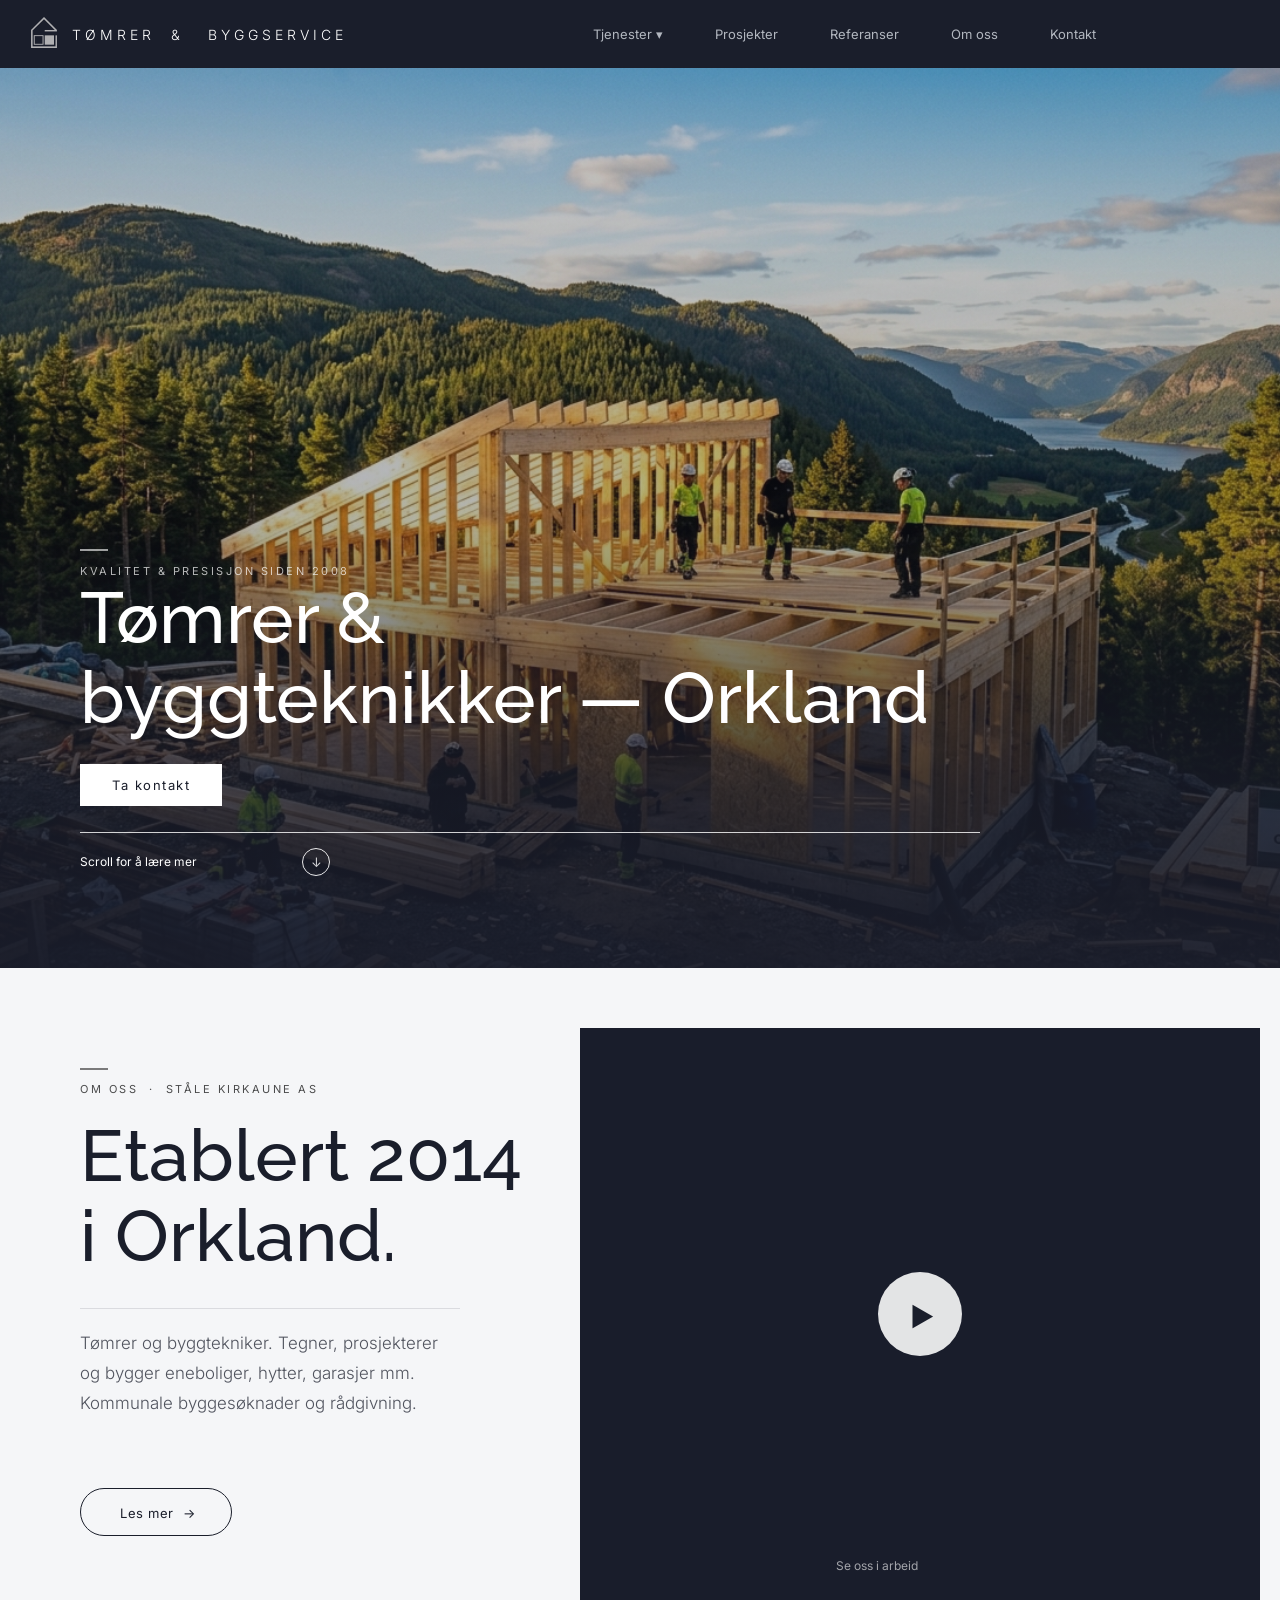
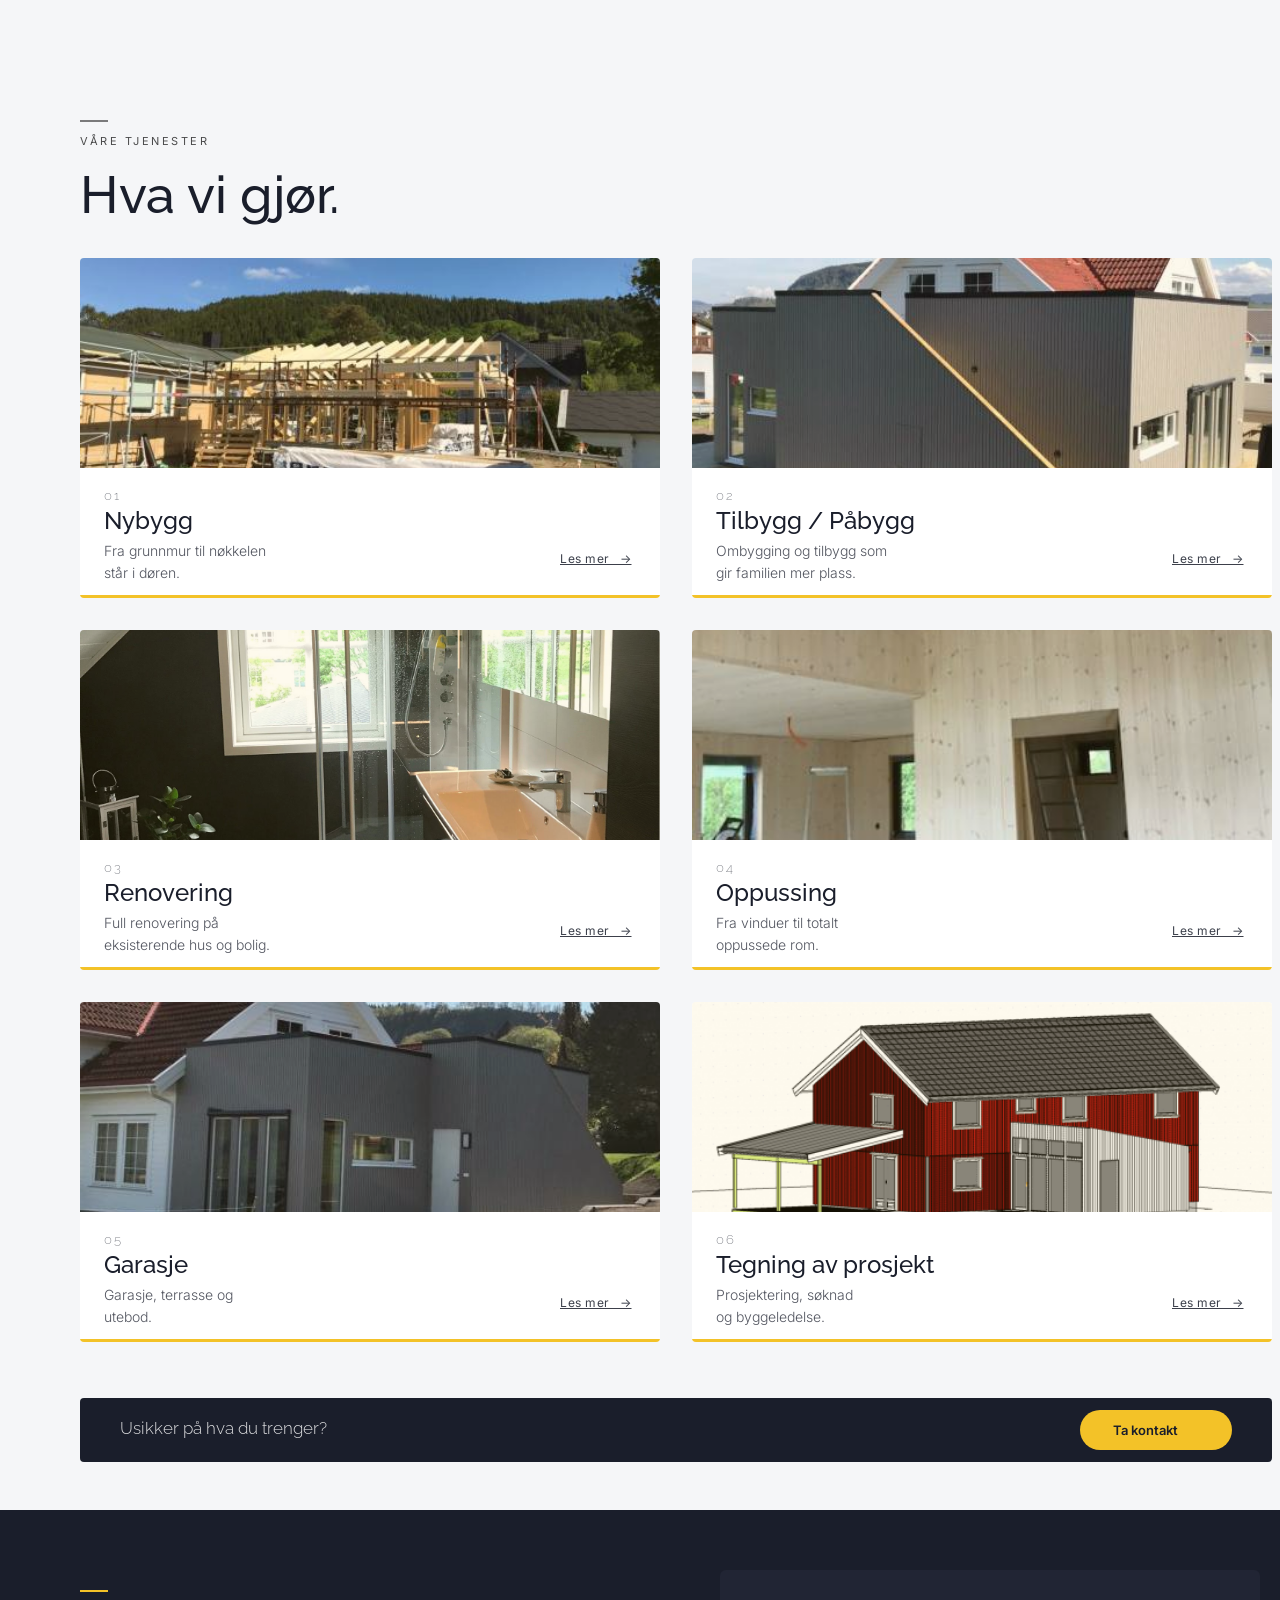
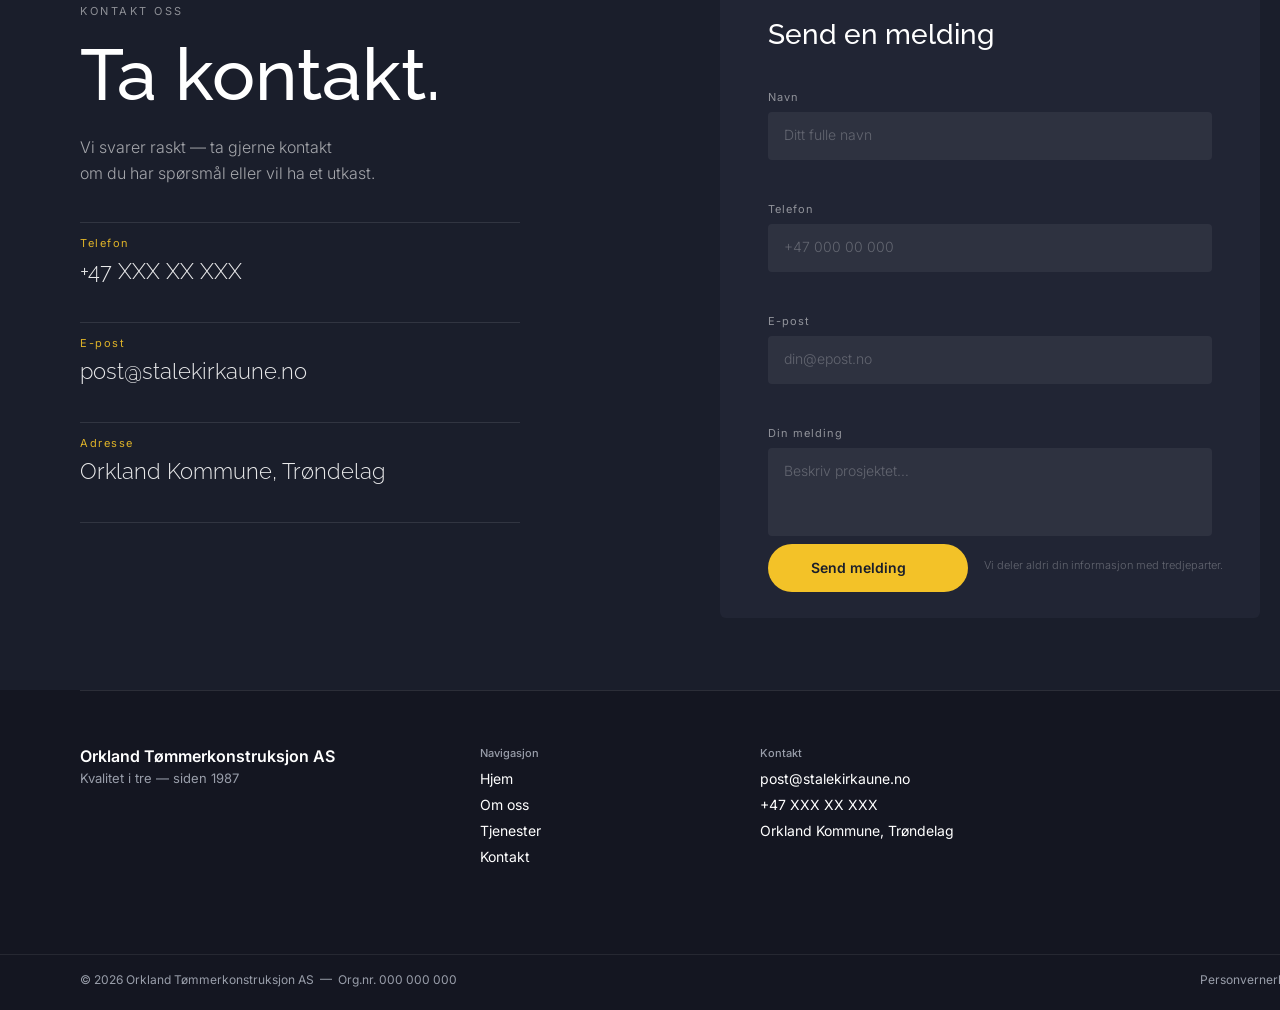
==== index.html @ 5538c63a "Initial commit — Ståle Kirkaune AS nettside" ====
<!DOCTYPE html>
<html lang="no">
  <head>
    <meta name="viewport" content="width=device-width, initial-scale=1" />
    <meta charset="utf-8" />
    <title>Ståle Kirkaune — Tømrer & Byggteknikker</title>
    <link rel="stylesheet" href="globals.css" />
    <link rel="stylesheet" href="styleguide.css" />
    <link rel="stylesheet" href="navbar.css" />
    <link rel="stylesheet" href="style.css" />
  </head>
  <body>
    <div id="navbar-inject"></div>

    <div class="construction-hero">

      <!-- Right column -->
      <div class="right-column">
        <div class="rectangle"></div>
        <div class="ORKLAND-t">ORKLAND&nbsp;&nbsp;·&nbsp;&nbsp;TØMMERKONSTRUKSJON</div>
      </div>

      <!-- Photo frame / hero content -->
      <div class="photo-frame">
        <img class="PHOTO-BG" src="img/PHOTO-BG.png" />
        <div class="dark-overlay"></div>
        <div class="rectangle-2"></div>
        <p class="KVALITET-PRESISJON">KVALITET &amp; PRESISJON SIDEN 2008</p>
        <div class="t-mrer-byggteknikker">Tømrer &amp;<br />byggteknikker — Orkland</div>
        <a href="kontakt-oss.html" class="hero-cta">Ta kontakt</a>
        <p class="p">Scroll for å lære mer</p>
        <div class="rectangle-3"></div>
        <div class="ellipse-2">↓</div>
      </div>

    </div>

    <!-- Om Oss Seksjon -->
    <div class="om-oss-seksjon">

      <!-- Right column -->
      <div class="right-column">
        <div class="OM-OSS-ETABLERT">OM&nbsp;&nbsp;OSS&nbsp;&nbsp;·&nbsp;&nbsp;ETABLERT&nbsp;&nbsp;2014</div>
      </div>

      <!-- Video -->
      <div class="video-container">
        <video class="VIDEO-THUMB" autoplay muted loop playsinline>
          <source src="img/video.mov" type="video/mp4" />
        </video>
        <div class="rectangle"></div>
        <div class="ellipse"></div>
        <div class="text-wrapper">▶</div>
        <div class="div">Se oss i arbeid</div>
      </div>

      <!-- Left content -->
      <div class="rectangle-2"></div>
      <div class="OM-OSS-ST-LE">OM OSS&nbsp;&nbsp;·&nbsp;&nbsp;STÅLE KIRKAUNE AS</div>
      <div class="etablert-i">Etablert 2014<br />i Orkland.</div>
      <div class="rectangle-3"></div>
      <p class="t-mrer-og">
        Tømrer og byggtekniker. Tegner, prosjekterer<br />og bygger eneboliger, hytter, garasjer mm.<br />Kommunale byggesøknader og rådgivning.
      </p>
      <div class="les-mer"><div class="les-mer-2">Les mer&nbsp;&nbsp;→</div></div>

    </div>

    <!-- Tjenester Seksjon -->
    <div class="tjenester-seksjon">

      <!-- Right column -->
      <div class="frame">
        <div class="TJENESTER-ST-LE">TJENESTER&nbsp;&nbsp;·&nbsp;&nbsp;STÅLE KIRKAUNE AS</div>
      </div>

      <div class="rectangle"></div>
      <div class="text-wrapper">VÅRE TJENESTER</div>
      <div class="div">Hva vi gjør.</div>

      <!-- 01 Nybygg -->
      <div class="card-nybygg">
        <img class="card-bilde" src="img/hytte-hero.jpg" alt="Nybygg" />
        <div class="rectangle-2"></div>
        <div class="text-wrapper-2">01</div>
        <div class="text-wrapper-3">Nybygg</div>
        <p class="text-wrapper-4">Fra grunnmur til nøkkelen<br />står i døren.</p>
        <a href="nybygg.html" class="les-mer">Les mer&nbsp;&nbsp;&nbsp;→</a>
        <div class="rectangle-3"></div>
      </div>

      <!-- 02 Tilbygg / Påbygg -->
      <div class="card-tilbygg-pbygg">
        <img class="card-bilde" src="img/buvika.jpg" alt="Tilbygg / Påbygg" />
        <div class="rectangle-2"></div>
        <div class="text-wrapper-2">02</div>
        <div class="text-wrapper-3">Tilbygg / Påbygg</div>
        <p class="text-wrapper-4">Ombygging og tilbygg som<br />gir familien mer plass.</p>
        <a href="tilbygg-pabygg.html" class="les-mer">Les mer&nbsp;&nbsp;&nbsp;→</a>
        <div class="rectangle-3"></div>
      </div>

      <!-- 03 Renovering -->
      <div class="card-renovering">
        <img class="card-bilde" src="img/reno.jpg" alt="Renovering" />
        <div class="rectangle-2"></div>
        <div class="text-wrapper-2">03</div>
        <div class="text-wrapper-3">Renovering</div>
        <p class="text-wrapper-4">Full renovering på<br />eksisterende hus og bolig.</p>
        <a href="renovering.html" class="les-mer">Les mer&nbsp;&nbsp;&nbsp;→</a>
        <div class="rectangle-3"></div>
      </div>

      <!-- 04 Oppussing -->
      <div class="card-oppussing">
        <img class="card-bilde" src="img/hytte3.jpg" alt="Oppussing" />
        <div class="rectangle-2"></div>
        <div class="text-wrapper-2">04</div>
        <div class="text-wrapper-3">Oppussing</div>
        <p class="text-wrapper-4">Fra vinduer til totalt<br />oppussede rom.</p>
        <a href="oppussing.html" class="les-mer">Les mer&nbsp;&nbsp;&nbsp;→</a>
        <div class="rectangle-3"></div>
      </div>

      <!-- 05 Garasje -->
      <div class="card-garasje">
        <img class="card-bilde" src="img/buvika3.jpg" alt="Garasje" />
        <div class="rectangle-2"></div>
        <div class="text-wrapper-2">05</div>
        <div class="text-wrapper-3">Garasje</div>
        <p class="text-wrapper-4">Garasje, terrasse og<br />utebod.</p>
        <a href="garasje.html" class="les-mer">Les mer&nbsp;&nbsp;&nbsp;→</a>
        <div class="rectangle-3"></div>
      </div>

      <!-- 06 Tegning av prosjekt -->
      <div class="card-tegning-av">
        <img class="card-bilde" src="img/tegning-hero.png" alt="Tegning av prosjekt" />
        <div class="rectangle-2"></div>
        <div class="text-wrapper-2">06</div>
        <div class="text-wrapper-3">Tegning av prosjekt</div>
        <p class="text-wrapper-4">Prosjektering, søknad<br />og byggeledelse.</p>
        <a href="tegning-av-prosjekt.html" class="les-mer">Les mer&nbsp;&nbsp;&nbsp;→</a>
        <div class="rectangle-3"></div>
      </div>

      <!-- CTA bar -->
      <div class="frame-2">
        <p class="text-wrapper-5">Usikker på hva du trenger?</p>
        <div class="ta-kontakt-wrapper"><div class="ta-kontakt">Ta kontakt</div></div>
      </div>

    </div>

    <!-- Kontakt Seksjon -->
    <div class="kontakt-seksjon">

      <!-- Right column -->
      <div class="frame">
        <div class="KONTAKT-ST-LE">KONTAKT&nbsp;&nbsp;·&nbsp;&nbsp;STÅLE KIRKAUNE AS</div>
      </div>

      <div class="rectangle"></div>
      <div class="text-wrapper">KONTAKT OSS</div>
      <div class="div">Ta kontakt.</div>
      <p class="vi-svarer-raskt-ta">Vi svarer raskt — ta gjerne kontakt<br />om du har spørsmål eller vil ha et utkast.</p>

      <div class="rectangle-2"></div>
      <div class="text-wrapper-2">Telefon</div>
      <div class="text-wrapper-3">+47 XXX XX XXX</div>

      <div class="rectangle-3"></div>
      <div class="text-wrapper-4">E-post</div>
      <div class="text-wrapper-5">post@stalekirkaune.no</div>

      <div class="rectangle-4"></div>
      <div class="text-wrapper-6">Adresse</div>
      <div class="text-wrapper-7">Orkland Kommune, Trøndelag</div>

      <div class="rectangle-5"></div>

      <!-- Contact form -->
      <div class="form-card">
        <div class="text-wrapper-8">Send en melding</div>
        <div class="text-wrapper-9">Navn</div>
        <div class="rectangle-6"></div>
        <div class="text-wrapper-10">Ditt fulle navn</div>
        <div class="text-wrapper-11">Telefon</div>
        <div class="rectangle-7"></div>
        <div class="text-wrapper-12">+47 000 00 000</div>
        <div class="text-wrapper-13">E-post</div>
        <div class="rectangle-8"></div>
        <div class="text-wrapper-14">din@epost.no</div>
        <div class="text-wrapper-15">Din melding</div>
        <div class="rectangle-9"></div>
        <div class="text-wrapper-16">Beskriv prosjektet…</div>
        <div class="send-melding-wrapper"><div class="send-melding">Send melding</div></div>
        <p class="p">Vi deler aldri din informasjon med tredjeparter.</p>
      </div>

    </div>

    <!-- Footer -->
    <div class="footer-brevan-style">
      <div class="separator"></div>
      <div class="text-wrapper">Orkland Tømmerkonstruksjon AS</div>
      <p class="div">Kvalitet i tre — siden 1987</p>
      <div class="text-wrapper-2">Navigasjon</div>
      <div class="text-wrapper-3">Hjem</div>
      <div class="text-wrapper-4">Om oss</div>
      <div class="text-wrapper-5">Tjenester</div>
      <div class="text-wrapper-6">Kontakt</div>
      <div class="text-wrapper-7">Kontakt</div>
      <div class="text-wrapper-8">post@stalekirkaune.no</div>
      <div class="text-wrapper-9">+47 XXX XX XXX</div>
      <div class="text-wrapper-10">Orkland Kommune, Trøndelag</div>
      <div class="bottom-separator"></div>
      <p class="element-orkland-t">© 2026 Orkland Tømmerkonstruksjon AS&nbsp;&nbsp;—&nbsp;&nbsp;Org.nr. 000 000 000</p>
      <div class="text-wrapper-11">Personvernerklæring</div>
    </div>

  <script src="navbar.js"></script>
  </body>
</html>
---- globals.css ----
*, *::before, *::after {
  box-sizing: border-box;
}

* {
  margin: 0;
  padding: 0;
}

body {
  background-color: #dfe1e7;
}
---- styleguide.css ----
@import url('https://fonts.googleapis.com/css2?family=Inter:wght@300;400;500;600&family=Raleway:wght@500;600&display=swap');

.inter-light   { font-family: "Inter", Helvetica; font-weight: 300; }
.inter-regular { font-family: "Inter", Helvetica; font-weight: 400; }
.inter-medium  { font-family: "Inter", Helvetica; font-weight: 500; }
.raleway-medium { font-family: "Raleway", Helvetica; font-weight: 500; }
---- navbar.css ----
/* ============================================================
   NAVBAR — felles for alle sider
   ============================================================ */

.navbar-page {
  width: 100%;
  position: sticky;
  top: 0;
  z-index: 100;
}

.navbar-page .navbar {
  width: 100%;
  height: 68px;
  display: flex;
  align-items: center;
  background-color: #1a1e2b;
}

.navbar-page .image {
  margin-left: 31px;
  width: 26px;
  height: 31px;
  object-fit: cover;
  flex-shrink: 0;
}

.navbar-page .t-MRER-BYGGSERVICE {
  margin-left: 15px;
  font-family: "Inter", Helvetica;
  font-weight: 300;
  color: #ffffff;
  font-size: 14px;
  letter-spacing: 4px;
  white-space: nowrap;
  flex-shrink: 0;
}

.navbar-page .nav-link {
  margin-left: 52px;
  font-family: "Inter", Helvetica;
  font-weight: 400;
  color: #b2b7bf;
  font-size: 13px;
  text-decoration: none;
  white-space: nowrap;
  transition: color 0.2s;
}

.navbar-page .nav-link:hover,
.navbar-page .nav-link.active { color: #ffffff; }

.navbar-page .nav-dropdown {
  position: relative;
  display: flex;
  align-items: center;
  align-self: stretch;
  margin-left: 246px;
  flex-shrink: 0;
}

.navbar-page .nav-dropdown > .nav-link { margin-left: 0; }
.navbar-page .nav-dropdown + .nav-link { margin-left: 52px; }

.navbar-page .dropdown-menu {
  display: none;
  position: absolute;
  top: 100%;
  left: 0;
  min-width: 220px;
  background-color: #1a1e2b;
  border-top: 2px solid #f3c228;
  z-index: 300;
  box-shadow: 0 8px 24px rgba(0,0,0,0.3);
}

.navbar-page .dropdown-menu a {
  display: block;
  padding: 13px 20px;
  font-family: "Inter", Helvetica;
  font-weight: 400;
  color: #b2b7bf;
  font-size: 13px;
  text-decoration: none;
  border-bottom: 1px solid #ffffff0f;
  transition: color 0.15s, background 0.15s;
}

.navbar-page .dropdown-menu a:last-child { border-bottom: none; }
.navbar-page .dropdown-menu a:hover { color: #ffffff; background-color: #212534; }
.navbar-page .dropdown-menu a.current { color: #f3c228; }
.navbar-page .nav-dropdown:hover .dropdown-menu { display: block; }

.navbar-page .ellipse {
  margin-left: auto;
  margin-right: 31px;
  width: 32px;
  height: 32px;
  border-radius: 16px;
  border: 1px solid #b2b7bf;
  flex-shrink: 0;
}
---- style.css ----
/* ============================================================
   CONSTRUCTION HERO — navbar.js injected nav
   ============================================================ */

/* ============================================================
   OM OSS SEKSJON
   ============================================================ */

.om-oss-seksjon {
  background-color: #f5f6f8;
  width: 100%;
  min-width: 1440px;
  min-height: 680px;
  position: relative;
}

.om-oss-seksjon .right-column {
  position: absolute;
  top: 0;
  left: 1300px;
  width: 140px;
  height: 680px;
  display: flex;
  background-color: #1a1e2b;
  overflow: hidden;
}

.om-oss-seksjon .OM-OSS-ETABLERT {
  position: absolute;
  bottom: 100px;
  left: 50%;
  width: 210px;
  height: 12px;
  transform: translateX(-50%) rotate(90deg);
  transform-origin: center center;
  font-family: "Inter", Helvetica;
  font-weight: 400;
  color: #b2b7bf;
  font-size: 10px;
  letter-spacing: 3px;
  line-height: normal;
  white-space: nowrap;
}

.om-oss-seksjon .video-container {
  position: absolute;
  top: 60px;
  left: 580px;
  width: 680px;
  height: 572px;
  background-color: #1a1e2b;
  overflow: hidden;
}

.om-oss-seksjon .VIDEO-THUMB {
  position: absolute;
  top: 0;
  left: 0;
  width: 680px;
  height: 572px;
  object-fit: cover;
}

.om-oss-seksjon .rectangle {
  position: absolute;
  top: 0;
  left: 0;
  width: 680px;
  height: 572px;
  background-color: #1a1e2b38;
}

.om-oss-seksjon .ellipse {
  position: absolute;
  top: 244px;
  left: 298px;
  width: 84px;
  height: 84px;
  background-color: #ffffffe0;
  border-radius: 42px;
}

.om-oss-seksjon .text-wrapper {
  position: absolute;
  top: 273px;
  left: 330px;
  font-family: "Inter", Helvetica;
  font-weight: 700;
  color: #1a1e2b;
  font-size: 26px;
  letter-spacing: 0;
  line-height: normal;
  white-space: nowrap;
}

.om-oss-seksjon .div {
  position: absolute;
  top: 530px;
  left: 256px;
  font-family: "Inter", Helvetica;
  font-weight: 400;
  color: #ffffff99;
  font-size: 12px;
  letter-spacing: 0;
  line-height: normal;
}

.om-oss-seksjon .rectangle-2 {
  top: 100px;
  width: 28px;
  height: 2px;
  background-color: #00000080;
  position: absolute;
  left: 80px;
}

.om-oss-seksjon .OM-OSS-ST-LE {
  position: absolute;
  top: 114px;
  left: 80px;
  font-family: "Inter", Helvetica;
  font-weight: 400;
  color: #000000b2;
  font-size: 11px;
  letter-spacing: 2.5px;
  line-height: normal;
  white-space: nowrap;
}

.om-oss-seksjon .etablert-i {
  position: absolute;
  top: 148px;
  left: 80px;
  font-family: "Raleway", Helvetica;
  font-weight: 500;
  color: #1a1e2b;
  font-size: 72px;
  letter-spacing: 0;
  line-height: 80px;
}

.om-oss-seksjon .rectangle-3 {
  top: 340px;
  width: 380px;
  height: 1px;
  background-color: #1a1e2b1f;
  position: absolute;
  left: 80px;
}

.om-oss-seksjon .t-mrer-og {
  position: absolute;
  top: 360px;
  left: 80px;
  font-family: "Inter", Helvetica;
  font-weight: 300;
  color: #1a1e2bbf;
  font-size: 17px;
  letter-spacing: 0;
  line-height: 30px;
}

.om-oss-seksjon .les-mer {
  position: absolute;
  top: 520px;
  left: 80px;
  width: 152px;
  height: 48px;
  display: flex;
  border-radius: 24px;
  overflow: hidden;
  border: 1.2px solid;
  border-color: #1a1e2b;
}

.om-oss-seksjon .les-mer-2 {
  margin-top: 16px;
  height: 16px;
  margin-left: 39px;
  font-family: "Inter", Helvetica;
  font-weight: 400;
  color: #1a1e2b;
  font-size: 13px;
  letter-spacing: 0.5px;
  line-height: normal;
  white-space: nowrap;
}


/* ============================================================
   FOOTER
   ============================================================ */

.footer-brevan-style {
  background-color: #141621;
  width: 100%;
  min-width: 1440px;
  height: 320px;
  position: relative;
}

.footer-brevan-style .separator {
  position: absolute;
  top: 0;
  left: 80px;
  width: 1280px;
  height: 1px;
  background-color: #ffffff1a;
}

.footer-brevan-style .text-wrapper {
  position: absolute;
  top: 56px;
  left: 80px;
  font-family: "Inter", Helvetica;
  font-weight: 600;
  color: #ffffff;
  font-size: 16px;
  letter-spacing: 0;
  line-height: normal;
  white-space: nowrap;
}

.footer-brevan-style .div {
  position: absolute;
  top: 80px;
  left: 80px;
  width: 220px;
  font-family: "Inter", Helvetica;
  font-weight: 400;
  color: #999eaa;
  font-size: 13px;
  letter-spacing: 0;
  line-height: normal;
}

.footer-brevan-style .text-wrapper-2 {
  position: absolute;
  top: 56px;
  left: 480px;
  font-family: "Inter", Helvetica;
  font-weight: 500;
  color: #999eaa;
  font-size: 11px;
  letter-spacing: 0;
  line-height: normal;
}

.footer-brevan-style .text-wrapper-3 {
  position: absolute;
  top: 80px;
  left: 480px;
  width: 160px;
  font-family: "Inter", Helvetica;
  font-weight: 400;
  color: #ffffff;
  font-size: 14px;
  letter-spacing: 0;
  line-height: normal;
}

.footer-brevan-style .text-wrapper-4 {
  position: absolute;
  top: 106px;
  left: 480px;
  width: 160px;
  font-family: "Inter", Helvetica;
  font-weight: 400;
  color: #ffffff;
  font-size: 14px;
  letter-spacing: 0;
  line-height: normal;
}

.footer-brevan-style .text-wrapper-5 {
  position: absolute;
  top: 132px;
  left: 480px;
  width: 160px;
  font-family: "Inter", Helvetica;
  font-weight: 400;
  color: #ffffff;
  font-size: 14px;
  letter-spacing: 0;
  line-height: normal;
}

.footer-brevan-style .text-wrapper-6 {
  position: absolute;
  top: 158px;
  left: 480px;
  width: 160px;
  font-family: "Inter", Helvetica;
  font-weight: 400;
  color: #ffffff;
  font-size: 14px;
  letter-spacing: 0;
  line-height: normal;
}

.footer-brevan-style .text-wrapper-7 {
  position: absolute;
  top: 56px;
  left: 760px;
  width: 200px;
  font-family: "Inter", Helvetica;
  font-weight: 500;
  color: #999eaa;
  font-size: 11px;
  letter-spacing: 0;
  line-height: normal;
}

.footer-brevan-style .text-wrapper-8 {
  position: absolute;
  top: 80px;
  left: 760px;
  width: 260px;
  font-family: "Inter", Helvetica;
  font-weight: 400;
  color: #ffffff;
  font-size: 14px;
  letter-spacing: 0;
  line-height: normal;
}

.footer-brevan-style .text-wrapper-9 {
  position: absolute;
  top: 106px;
  left: 760px;
  width: 260px;
  font-family: "Inter", Helvetica;
  font-weight: 400;
  color: #ffffff;
  font-size: 14px;
  letter-spacing: 0;
  line-height: normal;
}

.footer-brevan-style .text-wrapper-10 {
  position: absolute;
  top: 132px;
  left: 760px;
  width: 260px;
  font-family: "Inter", Helvetica;
  font-weight: 400;
  color: #ffffff;
  font-size: 14px;
  letter-spacing: 0;
  line-height: normal;
}

.footer-brevan-style .bottom-separator {
  position: absolute;
  top: 264px;
  left: 0;
  width: 1440px;
  height: 1px;
  background-color: #ffffff14;
}

.footer-brevan-style .element-orkland-t {
  position: absolute;
  top: 282px;
  left: 80px;
  font-family: "Inter", Helvetica;
  font-weight: 400;
  color: #999eaa;
  font-size: 12px;
  letter-spacing: 0;
  line-height: normal;
}

.footer-brevan-style .text-wrapper-11 {
  position: absolute;
  top: 282px;
  left: 1200px;
  font-family: "Inter", Helvetica;
  font-weight: 400;
  color: #999eaa;
  font-size: 12px;
  letter-spacing: 0;
  line-height: normal;
}

/* ============================================================
   KONTAKT SEKSJON
   ============================================================ */

.kontakt-seksjon {
  background-color: #1a1e2b;
  width: 100%;
  min-width: 1440px;
  min-height: 780px;
  position: relative;
}

.kontakt-seksjon .frame {
  position: absolute;
  top: 0;
  left: 1300px;
  width: 140px;
  height: 780px;
  display: flex;
  background-color: #f3c228;
  overflow: hidden;
}

.kontakt-seksjon .KONTAKT-ST-LE {
  margin-top: 577px;
  width: 244px;
  height: 12px;
  margin-left: -46px;
  transform: rotate(90deg);
  font-family: "Inter", Helvetica;
  font-weight: 400;
  color: #1a1e2b;
  font-size: 10px;
  letter-spacing: 3px;
  line-height: normal;
  white-space: nowrap;
}

.kontakt-seksjon .rectangle {
  position: absolute;
  top: 80px;
  left: 80px;
  width: 28px;
  height: 2px;
  background-color: #f3c228;
}

.kontakt-seksjon .text-wrapper {
  position: absolute;
  top: 94px;
  left: 80px;
  font-family: "Inter", Helvetica;
  font-weight: 400;
  color: #ffffff80;
  font-size: 11px;
  letter-spacing: 2.5px;
  line-height: normal;
  white-space: nowrap;
}

.kontakt-seksjon .div {
  position: absolute;
  top: 122px;
  left: 80px;
  font-family: "Raleway", Helvetica;
  font-weight: 500;
  color: #ffffff;
  font-size: 72px;
  letter-spacing: 0;
  line-height: normal;
  white-space: nowrap;
}

.kontakt-seksjon .vi-svarer-raskt-ta {
  position: absolute;
  top: 224px;
  left: 80px;
  font-family: "Inter", Helvetica;
  font-weight: 300;
  color: #ffffff99;
  font-size: 16px;
  letter-spacing: 0;
  line-height: 26px;
}

.kontakt-seksjon .rectangle-2 {
  position: absolute;
  top: 312px;
  left: 80px;
  width: 440px;
  height: 1px;
  background-color: #ffffff1a;
}

.kontakt-seksjon .text-wrapper-2 {
  position: absolute;
  top: 326px;
  left: 80px;
  font-family: "Inter", Helvetica;
  font-weight: 400;
  color: #f3c228e6;
  font-size: 11px;
  letter-spacing: 1.5px;
  line-height: normal;
  white-space: nowrap;
}

.kontakt-seksjon .text-wrapper-3 {
  position: absolute;
  top: 348px;
  left: 80px;
  font-family: "Raleway", Helvetica;
  font-weight: 300;
  color: #ffffffe6;
  font-size: 22px;
  letter-spacing: 0;
  line-height: normal;
  white-space: nowrap;
}

.kontakt-seksjon .rectangle-3 {
  position: absolute;
  top: 412px;
  left: 80px;
  width: 440px;
  height: 1px;
  background-color: #ffffff1a;
}

.kontakt-seksjon .text-wrapper-4 {
  position: absolute;
  top: 426px;
  left: 80px;
  font-family: "Inter", Helvetica;
  font-weight: 400;
  color: #f3c228e6;
  font-size: 11px;
  letter-spacing: 1.5px;
  line-height: normal;
  white-space: nowrap;
}

.kontakt-seksjon .text-wrapper-5 {
  position: absolute;
  top: 448px;
  left: 80px;
  font-family: "Raleway", Helvetica;
  font-weight: 300;
  color: #ffffffe6;
  font-size: 22px;
  letter-spacing: 0;
  line-height: normal;
  white-space: nowrap;
}

.kontakt-seksjon .rectangle-4 {
  position: absolute;
  top: 512px;
  left: 80px;
  width: 440px;
  height: 1px;
  background-color: #ffffff1a;
}

.kontakt-seksjon .text-wrapper-6 {
  position: absolute;
  top: 526px;
  left: 80px;
  font-family: "Inter", Helvetica;
  font-weight: 400;
  color: #f3c228e6;
  font-size: 11px;
  letter-spacing: 1.5px;
  line-height: normal;
  white-space: nowrap;
}

.kontakt-seksjon .text-wrapper-7 {
  position: absolute;
  top: 548px;
  left: 80px;
  font-family: "Raleway", Helvetica;
  font-weight: 300;
  color: #ffffffe6;
  font-size: 22px;
  letter-spacing: 0;
  line-height: normal;
  white-space: nowrap;
}

.kontakt-seksjon .rectangle-5 {
  position: absolute;
  top: 612px;
  left: 80px;
  width: 440px;
  height: 1px;
  background-color: #ffffff1a;
}

/* --- Form card --- */
.kontakt-seksjon .form-card {
  position: absolute;
  top: 60px;
  left: 720px;
  width: 540px;
  height: 648px;
  background-color: #212534;
  border-radius: 6px;
  overflow: hidden;
}

.kontakt-seksjon .text-wrapper-8 {
  position: absolute;
  top: 48px;
  left: 48px;
  font-family: "Raleway", Helvetica;
  font-weight: 500;
  color: #ffffff;
  font-size: 28px;
  letter-spacing: 0;
  line-height: normal;
  white-space: nowrap;
}

.kontakt-seksjon .text-wrapper-9 {
  position: absolute;
  top: 120px;
  left: 48px;
  font-family: "Inter", Helvetica;
  font-weight: 400;
  color: #ffffff80;
  font-size: 11px;
  letter-spacing: 1px;
  line-height: normal;
  white-space: nowrap;
}

.kontakt-seksjon .rectangle-6 {
  position: absolute;
  top: 142px;
  left: 48px;
  width: 444px;
  height: 48px;
  background-color: #ffffff0f;
  border-radius: 4px;
}

.kontakt-seksjon .text-wrapper-10 {
  position: absolute;
  top: 156px;
  left: 64px;
  font-family: "Inter", Helvetica;
  font-weight: 300;
  color: #ffffff40;
  font-size: 14px;
  letter-spacing: 0;
  line-height: normal;
}

.kontakt-seksjon .text-wrapper-11 {
  position: absolute;
  top: 232px;
  left: 48px;
  font-family: "Inter", Helvetica;
  font-weight: 400;
  color: #ffffff80;
  font-size: 11px;
  letter-spacing: 1px;
  line-height: normal;
  white-space: nowrap;
}

.kontakt-seksjon .rectangle-7 {
  position: absolute;
  top: 254px;
  left: 48px;
  width: 444px;
  height: 48px;
  background-color: #ffffff0f;
  border-radius: 4px;
}

.kontakt-seksjon .text-wrapper-12 {
  position: absolute;
  top: 268px;
  left: 64px;
  font-family: "Inter", Helvetica;
  font-weight: 300;
  color: #ffffff40;
  font-size: 14px;
  letter-spacing: 0;
  line-height: normal;
}

.kontakt-seksjon .text-wrapper-13 {
  position: absolute;
  top: 344px;
  left: 48px;
  font-family: "Inter", Helvetica;
  font-weight: 400;
  color: #ffffff80;
  font-size: 11px;
  letter-spacing: 1px;
  line-height: normal;
  white-space: nowrap;
}

.kontakt-seksjon .rectangle-8 {
  position: absolute;
  top: 366px;
  left: 48px;
  width: 444px;
  height: 48px;
  background-color: #ffffff0f;
  border-radius: 4px;
}

.kontakt-seksjon .text-wrapper-14 {
  position: absolute;
  top: 380px;
  left: 64px;
  font-family: "Inter", Helvetica;
  font-weight: 300;
  color: #ffffff40;
  font-size: 14px;
  letter-spacing: 0;
  line-height: normal;
}

.kontakt-seksjon .text-wrapper-15 {
  position: absolute;
  top: 456px;
  left: 48px;
  font-family: "Inter", Helvetica;
  font-weight: 400;
  color: #ffffff80;
  font-size: 11px;
  letter-spacing: 1px;
  line-height: normal;
  white-space: nowrap;
}

.kontakt-seksjon .rectangle-9 {
  position: absolute;
  top: 478px;
  left: 48px;
  width: 444px;
  height: 88px;
  background-color: #ffffff0f;
  border-radius: 4px;
}

.kontakt-seksjon .text-wrapper-16 {
  position: absolute;
  top: 492px;
  left: 64px;
  font-family: "Inter", Helvetica;
  font-weight: 300;
  color: #ffffff40;
  font-size: 14px;
  letter-spacing: 0;
  line-height: normal;
}

.kontakt-seksjon .send-melding-wrapper {
  position: absolute;
  top: 574px;
  left: 48px;
  width: 200px;
  height: 48px;
  display: flex;
  background-color: #f3c228;
  border-radius: 24px;
  overflow: hidden;
}

.kontakt-seksjon .send-melding {
  margin-top: 15px;
  width: 113px;
  height: 17px;
  margin-left: 43px;
  font-family: "Inter", Helvetica;
  font-weight: 600;
  color: #1a1e2b;
  font-size: 14px;
  letter-spacing: 0;
  line-height: normal;
}

.kontakt-seksjon .p {
  position: absolute;
  top: 588px;
  left: 264px;
  font-family: "Inter", Helvetica;
  font-weight: 300;
  color: #ffffff4c;
  font-size: 11px;
  letter-spacing: 0;
  line-height: normal;
  white-space: nowrap;
}

/* ============================================================
   TJENESTER SEKSJON
   ============================================================ */

.tjenester-seksjon {
  background-color: #f5f6f8;
  width: 100%;
  min-width: 1440px;
  min-height: 1462px;
  position: relative;
}

.tjenester-seksjon .frame {
  position: absolute;
  top: 0;
  left: 1300px;
  width: 140px;
  height: 1462px;
  display: flex;
  background-color: #1a1e2b;
  overflow: hidden;
}

.tjenester-seksjon .TJENESTER-ST-LE {
  margin-top: 703.5px;
  width: 259px;
  height: 12px;
  margin-left: -47.5px;
  transform: rotate(90deg);
  font-family: "Inter", Helvetica;
  font-weight: 400;
  color: #b2b7bf;
  font-size: 10px;
  letter-spacing: 3px;
  line-height: normal;
  white-space: nowrap;
}

.tjenester-seksjon .rectangle {
  position: absolute;
  top: 72px;
  left: 80px;
  width: 28px;
  height: 2px;
  background-color: #00000080;
}

.tjenester-seksjon .text-wrapper {
  position: absolute;
  top: 86px;
  left: 80px;
  font-family: "Inter", Helvetica;
  font-weight: 400;
  color: #000000b2;
  font-size: 11px;
  letter-spacing: 2.5px;
  line-height: normal;
  white-space: nowrap;
}

.tjenester-seksjon .div {
  position: absolute;
  top: 116px;
  left: 80px;
  font-family: "Raleway", Helvetica;
  font-weight: 500;
  color: #1a1e2b;
  font-size: 52px;
  letter-spacing: 0;
  line-height: normal;
  white-space: nowrap;
}

/* --- Cards shared --- */
.tjenester-seksjon .card-nybygg,
.tjenester-seksjon .card-tilbygg-pbygg,
.tjenester-seksjon .card-renovering,
.tjenester-seksjon .card-oppussing,
.tjenester-seksjon .card-garasje,
.tjenester-seksjon .card-tegning-av {
  position: absolute;
  width: 580px;
  height: 340px;
  background-color: #ffffff;
  border-radius: 4px;
  overflow: hidden;
  box-shadow: none;
}

.tjenester-seksjon .card-nybygg     { top: 210px; left: 80px; }
.tjenester-seksjon .card-tilbygg-pbygg { top: 210px; left: 692px; }
.tjenester-seksjon .card-renovering { top: 582px; left: 80px; }
.tjenester-seksjon .card-oppussing  { top: 582px; left: 692px; }
.tjenester-seksjon .card-garasje    { top: 954px; left: 80px; }
.tjenester-seksjon .card-tegning-av { top: 954px; left: 692px; }

.tjenester-seksjon .image-placeholder {
  position: absolute;
  top: 0;
  left: 0;
  width: 580px;
  height: 210px;
  background-color: #d1d3d7;
}

.tjenester-seksjon .card-bilde {
  position: absolute;
  top: 0;
  left: 0;
  width: 580px;
  height: 210px;
  object-fit: cover;
}

.tjenester-seksjon .rectangle-2 {
  position: absolute;
  top: 0;
  left: 0;
  width: 580px;
  height: 210px;
  background-color: #f3c22814;
}

.tjenester-seksjon .p {
  position: absolute;
  top: 97px;
  left: 210px;
  font-family: "Inter", Helvetica;
  font-weight: 400;
  color: #1a1e2b40;
  font-size: 11px;
  text-align: center;
  letter-spacing: 1px;
  line-height: normal;
  white-space: nowrap;
}

.tjenester-seksjon .text-wrapper-2 {
  position: absolute;
  top: 230px;
  left: 24px;
  font-family: "Raleway", Helvetica;
  font-weight: 200;
  color: #1a1e2ba6;
  font-size: 13px;
  letter-spacing: 1.5px;
  line-height: normal;
  white-space: nowrap;
}

.tjenester-seksjon .text-wrapper-3 {
  position: absolute;
  top: 248px;
  left: 24px;
  font-family: "Raleway", Helvetica;
  font-weight: 500;
  color: #1a1e2b;
  font-size: 24px;
  letter-spacing: 0;
  line-height: normal;
}

.tjenester-seksjon .text-wrapper-4 {
  position: absolute;
  top: 282px;
  left: 24px;
  font-family: "Inter", Helvetica;
  font-weight: 300;
  color: #1a1e2bbf;
  font-size: 14px;
  letter-spacing: 0;
  line-height: 22px;
}

.tjenester-seksjon .les-mer {
  position: absolute;
  top: 293px;
  left: 480px;
  font-family: "Inter", Helvetica;
  font-weight: 400;
  color: #1a1e2bd9;
  font-size: 12px;
  letter-spacing: 0.5px;
  line-height: normal;
}

.tjenester-seksjon .rectangle-3 {
  position: absolute;
  top: 337px;
  left: 0;
  width: 580px;
  height: 3px;
  background-color: #f3c228;
}

/* --- CTA bar --- */
.tjenester-seksjon .frame-2 {
  position: absolute;
  top: 1350px;
  left: 80px;
  width: 1192px;
  height: 64px;
  gap: 538px;
  background-color: #1a1e2b;
  border-radius: 4px;
  display: flex;
  overflow: hidden;
}

.tjenester-seksjon .text-wrapper-5 {
  margin-top: 20px;
  width: 422px;
  height: 20px;
  margin-left: 40px;
  font-family: "Raleway", Helvetica;
  font-weight: 300;
  color: #ffffffd9;
  font-size: 17px;
  letter-spacing: 0;
  line-height: normal;
  white-space: nowrap;
}

.tjenester-seksjon .ta-kontakt-wrapper {
  margin-top: 12px;
  width: 152px;
  height: 40px;
  background-color: #f3c228;
  border-radius: 20px;
  display: flex;
  overflow: hidden;
}

.tjenester-seksjon .ta-kontakt {
  margin-top: 12px;
  width: 85px;
  height: 16px;
  margin-left: 33px;
  font-family: "Inter", Helvetica;
  font-weight: 600;
  color: #1a1e2b;
  font-size: 13px;
  letter-spacing: 0;
  line-height: normal;
}

/* ============================================================
   CONSTRUCTION HERO
   ============================================================ */

.construction-hero {
  background-color: #f5f6f8;
  width: 100%;
  min-width: 1440px;
  height: 100vh;
  min-height: 700px;
  position: relative;
  overflow: hidden;
}


.construction-hero .image {
  margin-top: 14px;
  width: 26px;
  height: 31px;
  margin-left: 31px;
  aspect-ratio: 0.83;
  object-fit: cover;
}

.construction-hero .t-MRER-BYGGSERVICE {
  margin-top: 24px;
  width: 262px;
  height: 17px;
  margin-left: 15px;
  font-family: "Inter", Helvetica;
  font-weight: 300;
  color: #ffffff;
  font-size: 14px;
  letter-spacing: 4px;
  line-height: normal;
}

.construction-hero .text-wrapper {
  width: 59px;
  margin-left: 246px;
  margin-top: 25px;
  height: 16px;
  font-family: "Inter", Helvetica;
  font-weight: 400;
  color: #b2b7bf;
  font-size: 13px;
  letter-spacing: 0;
  line-height: normal;
}

.construction-hero .div {
  width: 63px;
  margin-left: 61px;
  margin-top: 25px;
  height: 16px;
  font-family: "Inter", Helvetica;
  font-weight: 400;
  color: #b2b7bf;
  font-size: 13px;
  letter-spacing: 0;
  line-height: normal;
}

.construction-hero .text-wrapper-2 {
  width: 67px;
  margin-left: 57px;
  margin-top: 25px;
  height: 16px;
  font-family: "Inter", Helvetica;
  font-weight: 400;
  color: #b2b7bf;
  font-size: 13px;
  letter-spacing: 0;
  line-height: normal;
}

.construction-hero .text-wrapper-3 {
  margin-top: 25px;
  width: 47px;
  height: 16px;
  margin-left: 53px;
  font-family: "Inter", Helvetica;
  font-weight: 400;
  color: #b2b7bf;
  font-size: 13px;
  letter-spacing: 0;
  line-height: normal;
}

.construction-hero .text-wrapper-4 {
  width: 48px;
  margin-left: 73px;
  margin-top: 25px;
  height: 16px;
  font-family: "Inter", Helvetica;
  font-weight: 400;
  color: #b2b7bf;
  font-size: 13px;
  letter-spacing: 0;
  line-height: normal;
}

.construction-hero .ellipse {
  margin-top: 18px;
  width: 32px;
  height: 32px;
  margin-left: 244px;
  border-radius: 16px;
  border: 1px solid;
  border-color: #b2b7bf;
}

/* --- Right column --- */
.construction-hero .right-column {
  position: absolute;
  top: 0;
  left: 1300px;
  width: 140px;
  height: 100%;
  display: flex;
  flex-direction: column;
  gap: 281.5px;
  background-color: #1a1e2b;
  overflow: hidden;
}

.construction-hero .rectangle {
  margin-left: 69px;
  width: 1px;
  height: 80px;
  margin-top: 380px;
  background-color: #b2b7bf80;
}

.construction-hero .ORKLAND-t {
  margin-left: -55.5px;
  width: 275px;
  height: 12px;
  transform: rotate(90deg);
  font-family: "Inter", Helvetica;
  font-weight: 400;
  color: #b2b7bf;
  font-size: 10px;
  letter-spacing: 3px;
  line-height: normal;
  white-space: nowrap;
}

/* --- Photo frame --- */
.construction-hero .photo-frame {
  position: absolute;
  top: 0;
  left: 0;
  width: 1300px;
  height: 100%;
  background-color: #1a1e2b;
}

.construction-hero .PHOTO-BG {
  position: absolute;
  top: 0;
  left: 0;
  width: 1300px;
  height: 100%;
  object-fit: cover;
}

.construction-hero .dark-overlay {
  position: absolute;
  top: 0;
  left: 0;
  width: 1300px;
  height: 100%;
  background: linear-gradient(to bottom, #1a1d2b40 0%, #1a1d2b55 50%, #1a1d2bcc 80%, #1a1d2bf0 100%);
}

.construction-hero .rectangle-2 {
  bottom: 417px;
  width: 28px;
  height: 2px;
  background-color: #ffffff99;
  position: absolute;
  left: 80px;
}

.construction-hero .KVALITET-PRESISJON {
  position: absolute;
  bottom: 390px;
  left: 80px;
  font-family: "Inter", Helvetica;
  font-weight: 400;
  color: #ffffffb2;
  font-size: 11px;
  letter-spacing: 2.5px;
  line-height: normal;
  white-space: nowrap;
}

.construction-hero .t-mrer-byggteknikker {
  position: absolute;
  bottom: 230px;
  left: 80px;
  width: 880px;
  font-family: "Raleway", Helvetica;
  font-weight: 500;
  color: #ffffff;
  font-size: 72px;
  letter-spacing: 0;
  line-height: 80px;
}

.construction-hero .hero-cta {
  position: absolute;
  bottom: 162px;
  left: 80px;
  display: inline-flex;
  align-items: center;
  padding: 13px 32px;
  background-color: #ffffff;
  color: #1a1e2b;
  border: none;
  font-family: "Inter", Helvetica;
  font-weight: 400;
  font-size: 13px;
  letter-spacing: 1.5px;
  text-decoration: none;
  white-space: nowrap;
}

.construction-hero .p {
  position: absolute;
  bottom: 99px;
  left: 80px;
  font-family: "Inter", Helvetica;
  font-weight: 400;
  color: #ffffff;
  font-size: 12px;
  letter-spacing: 0;
  line-height: normal;
}

.construction-hero .text-wrapper-5 {
  position: absolute;
  bottom: 68px;
  left: 316px;
  transform: translateX(-50%);
  font-family: "Inter", Helvetica;
  font-weight: 400;
  color: #ffffffe6;
  font-size: 13px;
  line-height: 1;
  letter-spacing: 0;
}

.construction-hero .rectangle-3 {
  bottom: 135px;
  width: 900px;
  height: 1px;
  background-color: #ffffffcc;
  position: absolute;
  left: 80px;
}

.construction-hero .ellipse-2 {
  position: absolute;
  bottom: 92px;
  left: 302px;
  width: 28px;
  height: 28px;
  border-radius: 14px;
  border: 1px solid #ffffff;
  opacity: 0.9;
  display: flex;
  align-items: center;
  justify-content: center;
  font-family: "Inter", Helvetica;
  font-weight: 400;
  color: #ffffffe6;
  font-size: 13px;
  line-height: 1;
}
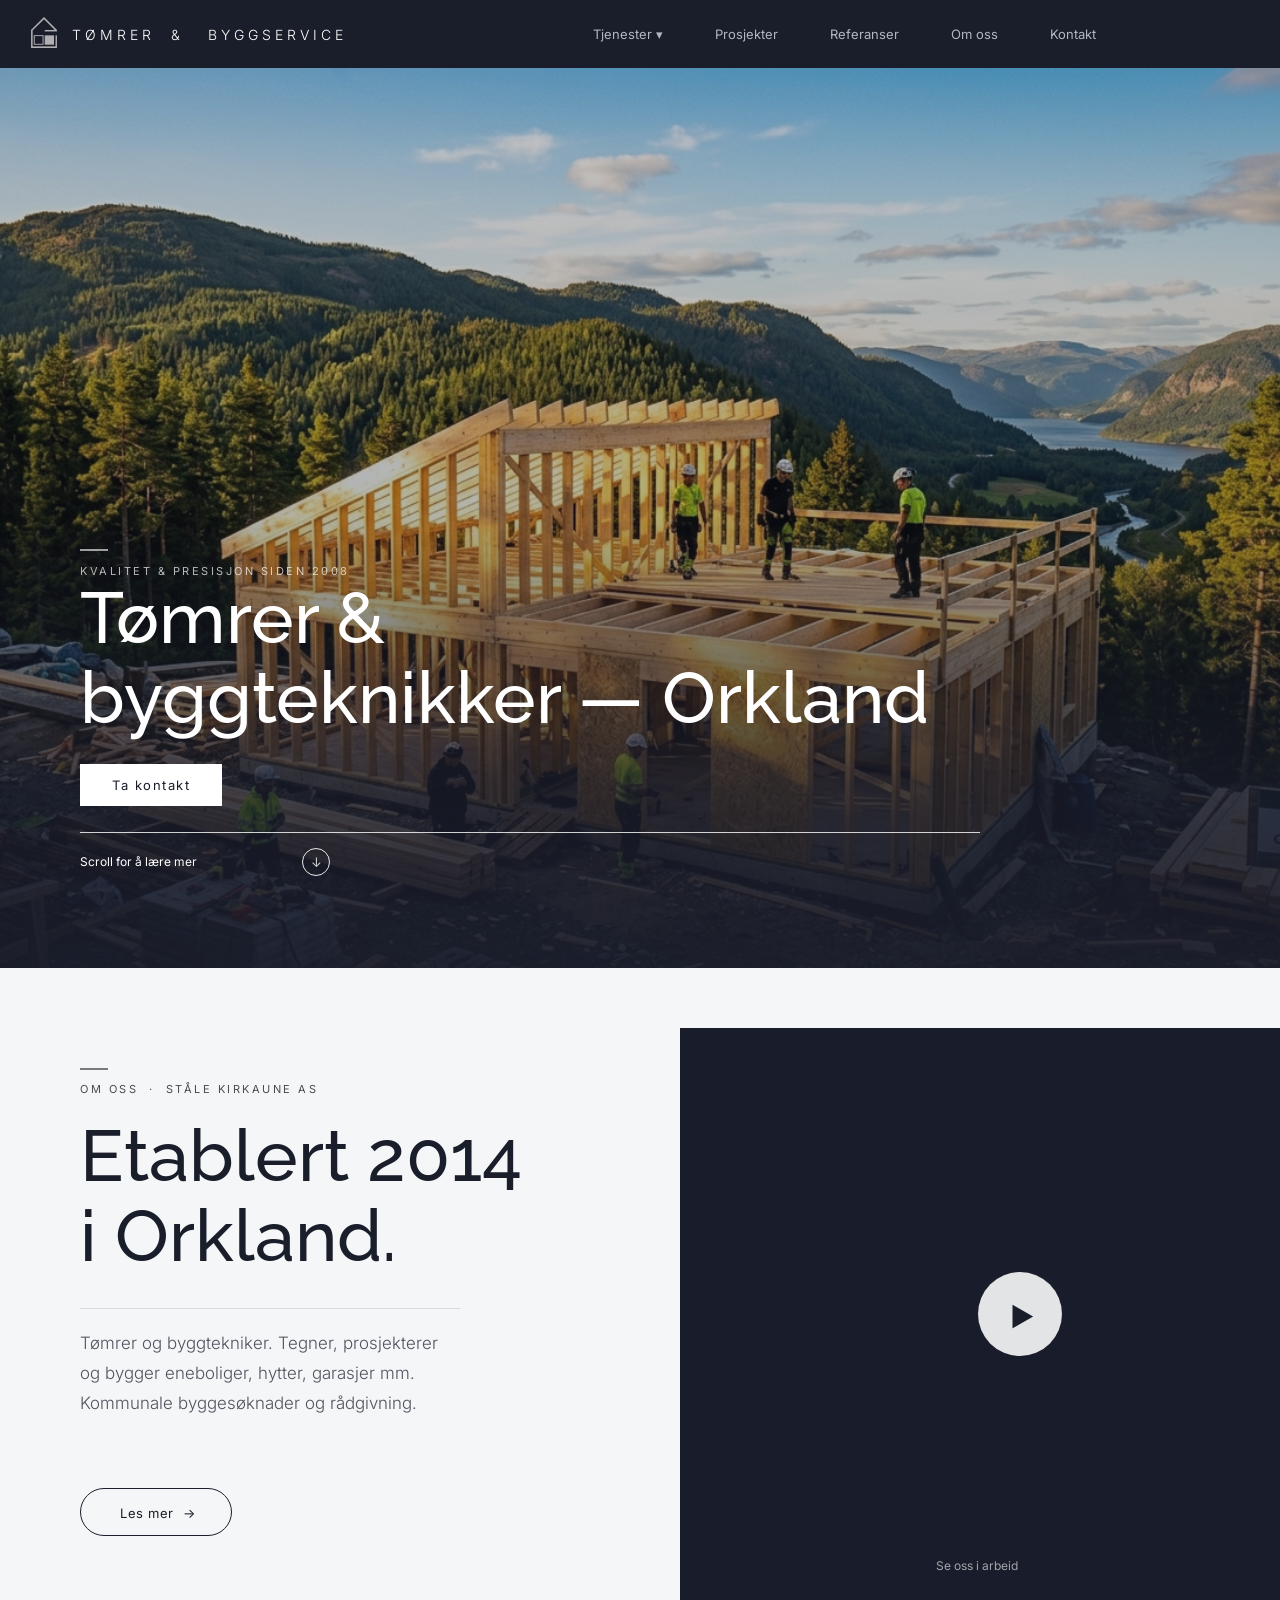
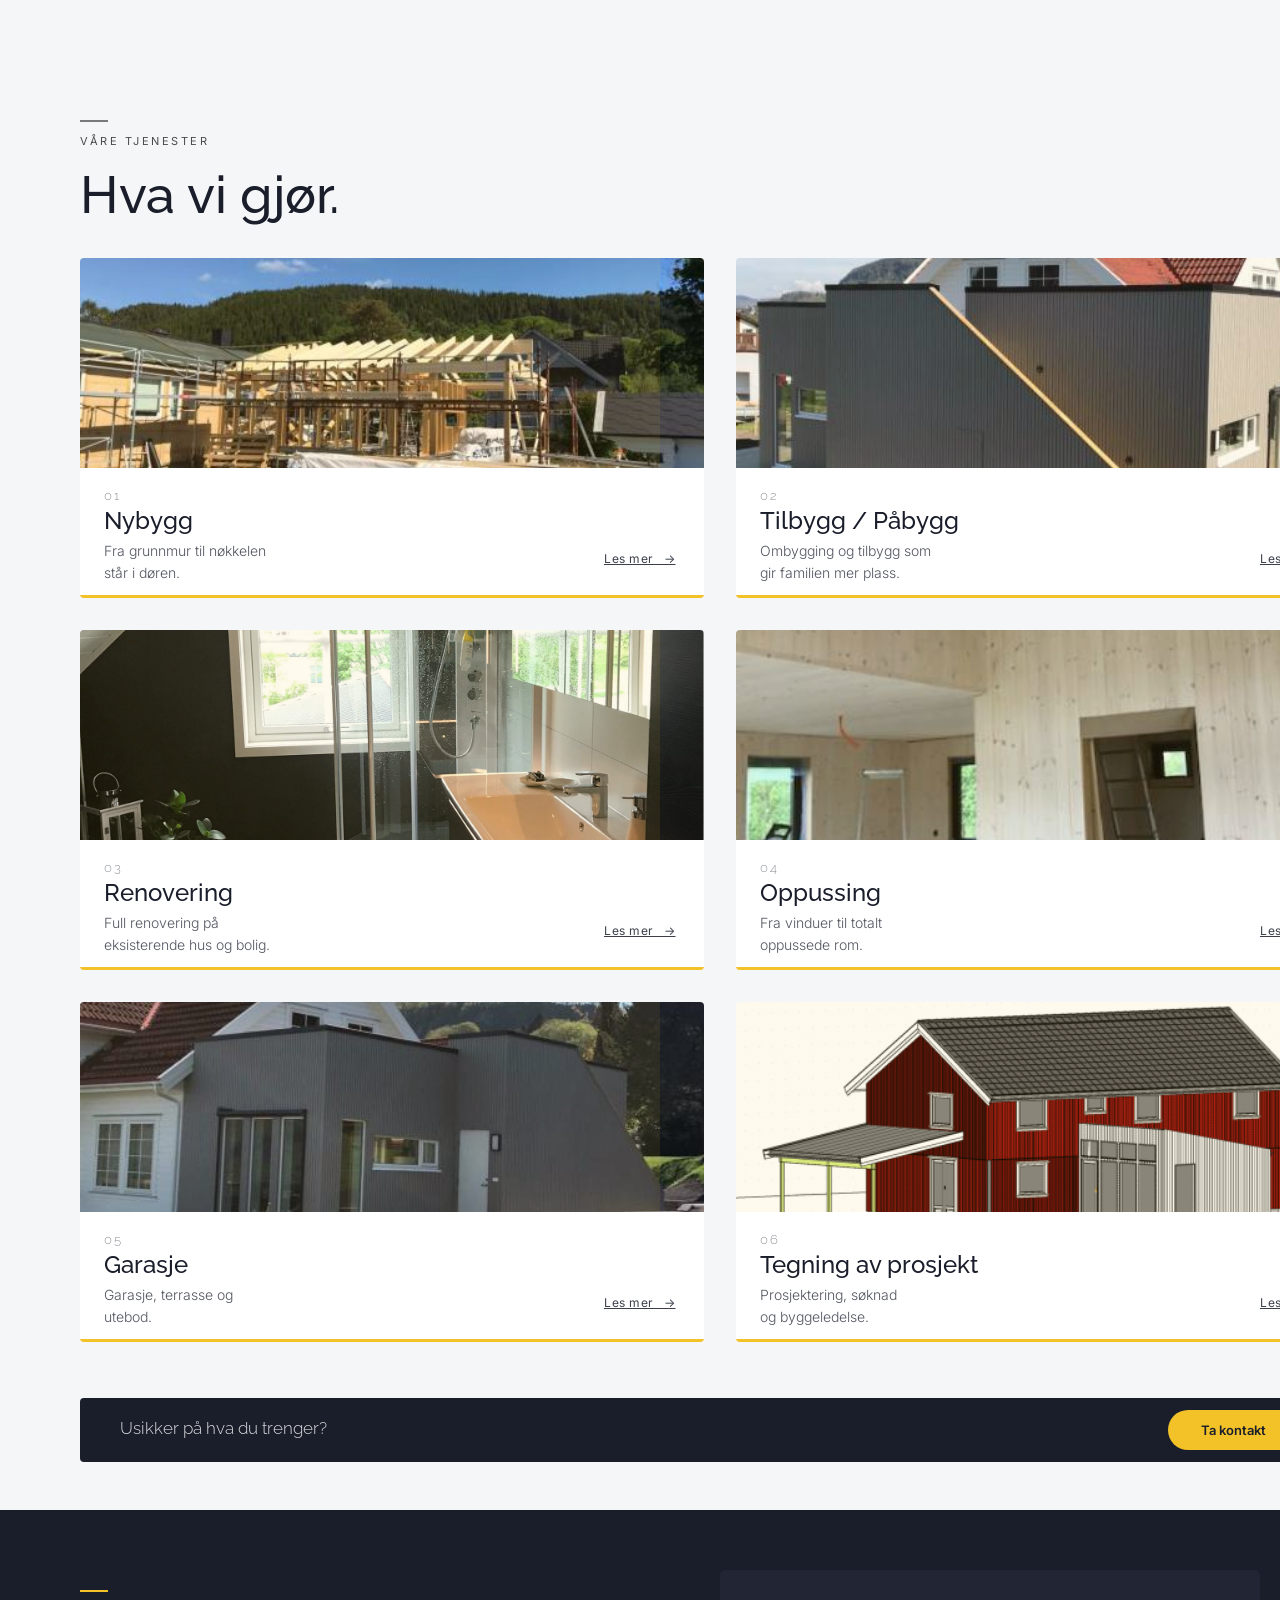
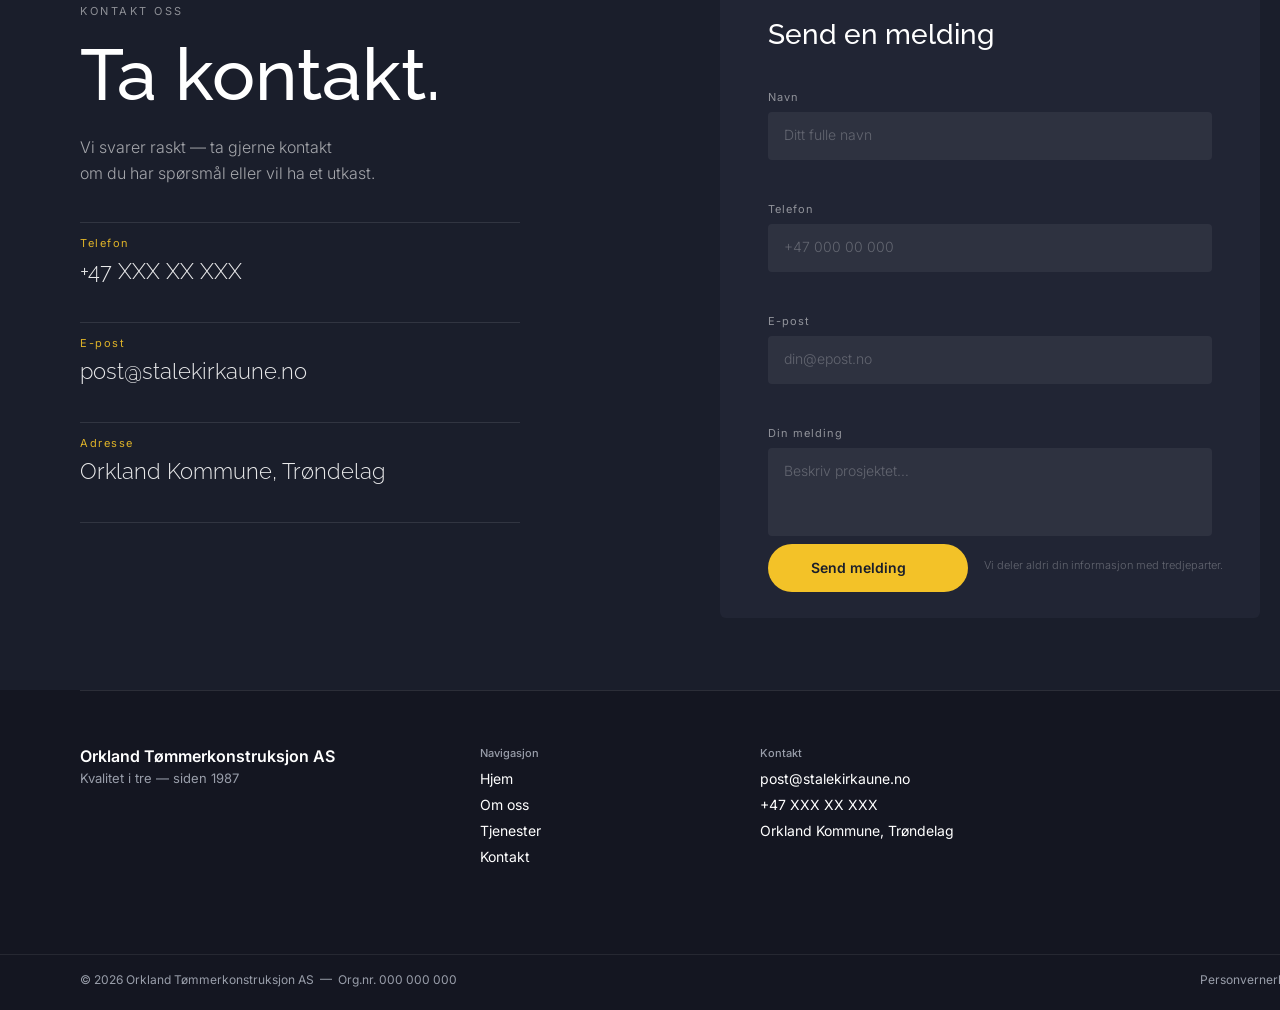
==== commit 2df0eb20: "Initial commit — Ståle Kirkaune AS nettside Komplett nettside med alle seksjoner, animasjoner og bal" ====
--- a/index.html
+++ b/index.html
@@ -8,6 +8,7 @@
     <link rel="stylesheet" href="styleguide.css" />
     <link rel="stylesheet" href="navbar.css" />
     <link rel="stylesheet" href="style.css" />
+    <link rel="stylesheet" href="animations.css" />
   </head>
   <body>
     <div id="navbar-inject"></div>
@@ -36,12 +37,7 @@
     </div>
 
     <!-- Om Oss Seksjon -->
-    <div class="om-oss-seksjon">
-
-      <!-- Right column -->
-      <div class="right-column">
-        <div class="OM-OSS-ETABLERT">OM&nbsp;&nbsp;OSS&nbsp;&nbsp;·&nbsp;&nbsp;ETABLERT&nbsp;&nbsp;2014</div>
-      </div>
+    <div class="om-oss-seksjon fade-up">
 
       <!-- Video -->
       <div class="video-container">
@@ -69,17 +65,12 @@
     <!-- Tjenester Seksjon -->
     <div class="tjenester-seksjon">
 
-      <!-- Right column -->
-      <div class="frame">
-        <div class="TJENESTER-ST-LE">TJENESTER&nbsp;&nbsp;·&nbsp;&nbsp;STÅLE KIRKAUNE AS</div>
-      </div>
-
       <div class="rectangle"></div>
       <div class="text-wrapper">VÅRE TJENESTER</div>
       <div class="div">Hva vi gjør.</div>
 
       <!-- 01 Nybygg -->
-      <div class="card-nybygg">
+      <div class="card-nybygg fade-up delay-1">
         <img class="card-bilde" src="img/hytte-hero.jpg" alt="Nybygg" />
         <div class="rectangle-2"></div>
         <div class="text-wrapper-2">01</div>
@@ -90,7 +81,7 @@
       </div>
 
       <!-- 02 Tilbygg / Påbygg -->
-      <div class="card-tilbygg-pbygg">
+      <div class="card-tilbygg-pbygg fade-up delay-2">
         <img class="card-bilde" src="img/buvika.jpg" alt="Tilbygg / Påbygg" />
         <div class="rectangle-2"></div>
         <div class="text-wrapper-2">02</div>
@@ -101,7 +92,7 @@
       </div>
 
       <!-- 03 Renovering -->
-      <div class="card-renovering">
+      <div class="card-renovering fade-up delay-1">
         <img class="card-bilde" src="img/reno.jpg" alt="Renovering" />
         <div class="rectangle-2"></div>
         <div class="text-wrapper-2">03</div>
@@ -112,7 +103,7 @@
       </div>
 
       <!-- 04 Oppussing -->
-      <div class="card-oppussing">
+      <div class="card-oppussing fade-up delay-2">
         <img class="card-bilde" src="img/hytte3.jpg" alt="Oppussing" />
         <div class="rectangle-2"></div>
         <div class="text-wrapper-2">04</div>
@@ -123,7 +114,7 @@
       </div>
 
       <!-- 05 Garasje -->
-      <div class="card-garasje">
+      <div class="card-garasje fade-up delay-1">
         <img class="card-bilde" src="img/buvika3.jpg" alt="Garasje" />
         <div class="rectangle-2"></div>
         <div class="text-wrapper-2">05</div>
@@ -134,7 +125,7 @@
       </div>
 
       <!-- 06 Tegning av prosjekt -->
-      <div class="card-tegning-av">
+      <div class="card-tegning-av fade-up delay-2">
         <img class="card-bilde" src="img/tegning-hero.png" alt="Tegning av prosjekt" />
         <div class="rectangle-2"></div>
         <div class="text-wrapper-2">06</div>
@@ -220,5 +211,6 @@
     </div>
 
   <script src="navbar.js"></script>
+  <script src="animations.js"></script>
   </body>
 </html>
--- a/style.css
+++ b/style.css
@@ -45,7 +45,7 @@
 .om-oss-seksjon .video-container {
   position: absolute;
   top: 60px;
-  left: 580px;
+  left: 680px;
   width: 680px;
   height: 572px;
   background-color: #1a1e2b;
@@ -866,7 +866,7 @@
 .tjenester-seksjon .card-garasje,
 .tjenester-seksjon .card-tegning-av {
   position: absolute;
-  width: 580px;
+  width: 624px;
   height: 340px;
   background-color: #ffffff;
   border-radius: 4px;
@@ -875,11 +875,11 @@
 }
 
 .tjenester-seksjon .card-nybygg     { top: 210px; left: 80px; }
-.tjenester-seksjon .card-tilbygg-pbygg { top: 210px; left: 692px; }
+.tjenester-seksjon .card-tilbygg-pbygg { top: 210px; left: 736px; }
 .tjenester-seksjon .card-renovering { top: 582px; left: 80px; }
-.tjenester-seksjon .card-oppussing  { top: 582px; left: 692px; }
+.tjenester-seksjon .card-oppussing  { top: 582px; left: 736px; }
 .tjenester-seksjon .card-garasje    { top: 954px; left: 80px; }
-.tjenester-seksjon .card-tegning-av { top: 954px; left: 692px; }
+.tjenester-seksjon .card-tegning-av { top: 954px; left: 736px; }
 
 .tjenester-seksjon .image-placeholder {
   position: absolute;
@@ -894,7 +894,7 @@
   position: absolute;
   top: 0;
   left: 0;
-  width: 580px;
+  width: 624px;
   height: 210px;
   object-fit: cover;
 }
@@ -962,7 +962,7 @@
 .tjenester-seksjon .les-mer {
   position: absolute;
   top: 293px;
-  left: 480px;
+  left: 524px;
   font-family: "Inter", Helvetica;
   font-weight: 400;
   color: #1a1e2bd9;
@@ -975,7 +975,7 @@
   position: absolute;
   top: 337px;
   left: 0;
-  width: 580px;
+  width: 624px;
   height: 3px;
   background-color: #f3c228;
 }
@@ -985,9 +985,9 @@
   position: absolute;
   top: 1350px;
   left: 80px;
-  width: 1192px;
+  width: 1280px;
   height: 64px;
-  gap: 538px;
+  gap: 626px;
   background-color: #1a1e2b;
   border-radius: 4px;
   display: flex;
--- a/animations.css
+++ b/animations.css
@@ -0,0 +1,112 @@
+/* ============================================================
+   ANIMATIONS — Ståle Kirkaune AS
+   Enkel, diskret motion for en profesjonell håndverkerside.
+   ============================================================ */
+
+/* --- Entrance (scroll-triggered via .is-visible klasse) --- */
+.fade-up {
+  opacity: 0;
+  transform: translateY(16px);
+  transition: opacity 0.75s ease, transform 0.75s ease;
+}
+
+.fade-up.is-visible {
+  opacity: 1;
+  transform: translateY(0);
+}
+
+/* Stagger for kort i grid */
+.fade-up.delay-1 { transition-delay: 0.07s; }
+.fade-up.delay-2 { transition-delay: 0.14s; }
+.fade-up.delay-3 { transition-delay: 0.21s; }
+.fade-up.delay-4 { transition-delay: 0.28s; }
+.fade-up.delay-5 { transition-delay: 0.35s; }
+
+/* --- Tjenestekort hover --- */
+.tjenester-seksjon .card-nybygg,
+.tjenester-seksjon .card-tilbygg-pbygg,
+.tjenester-seksjon .card-renovering,
+.tjenester-seksjon .card-oppussing,
+.tjenester-seksjon .card-garasje,
+.tjenester-seksjon .card-tegning-av {
+  transition: transform 0.35s ease, box-shadow 0.35s ease;
+}
+
+.tjenester-seksjon .card-nybygg:hover,
+.tjenester-seksjon .card-tilbygg-pbygg:hover,
+.tjenester-seksjon .card-renovering:hover,
+.tjenester-seksjon .card-oppussing:hover,
+.tjenester-seksjon .card-garasje:hover,
+.tjenester-seksjon .card-tegning-av:hover {
+  transform: translateY(-4px);
+  box-shadow: 0 8px 28px rgba(26, 30, 43, 0.10);
+}
+
+/* --- "Les mer" knapper — pil-nudge --- */
+.om-oss-seksjon .les-mer,
+.tjenester-seksjon .les-mer {
+  transition: background-color 0.3s ease, color 0.3s ease, border-color 0.3s ease;
+}
+
+.om-oss-seksjon .les-mer:hover {
+  background-color: #1a1e2b;
+  color: #ffffff;
+}
+
+.om-oss-seksjon .les-mer:hover .les-mer-2 {
+  color: #ffffff;
+}
+
+/* --- Hero CTA --- */
+.construction-hero .hero-cta {
+  transition: background-color 0.3s ease, transform 0.25s ease;
+}
+
+.construction-hero .hero-cta:hover {
+  transform: translateY(-2px);
+}
+
+/* --- Navbar dropdown — fade + slide inn --- */
+.navbar-page .dropdown-menu {
+  display: block !important;
+  opacity: 0;
+  transform: translateY(-6px);
+  pointer-events: none;
+  transition: opacity 0.28s ease, transform 0.28s ease;
+}
+
+.navbar-page .nav-dropdown:hover .dropdown-menu {
+  opacity: 1;
+  transform: translateY(0);
+  pointer-events: auto;
+}
+
+/* --- Navbar scroll-shadow --- */
+.navbar-page.scrolled {
+  box-shadow: 0 2px 16px rgba(0, 0, 0, 0.12);
+}
+
+.navbar-page {
+  transition: box-shadow 0.3s ease;
+}
+
+/* --- prefers-reduced-motion: fjern alle animasjoner --- */
+@media (prefers-reduced-motion: reduce) {
+  .fade-up {
+    opacity: 1;
+    transform: none;
+    transition: none;
+  }
+
+  .tjenester-seksjon .card-nybygg,
+  .tjenester-seksjon .card-tilbygg-pbygg,
+  .tjenester-seksjon .card-renovering,
+  .tjenester-seksjon .card-oppussing,
+  .tjenester-seksjon .card-garasje,
+  .tjenester-seksjon .card-tegning-av,
+  .om-oss-seksjon .les-mer,
+  .construction-hero .hero-cta,
+  .navbar-page .dropdown-menu {
+    transition: none;
+  }
+}
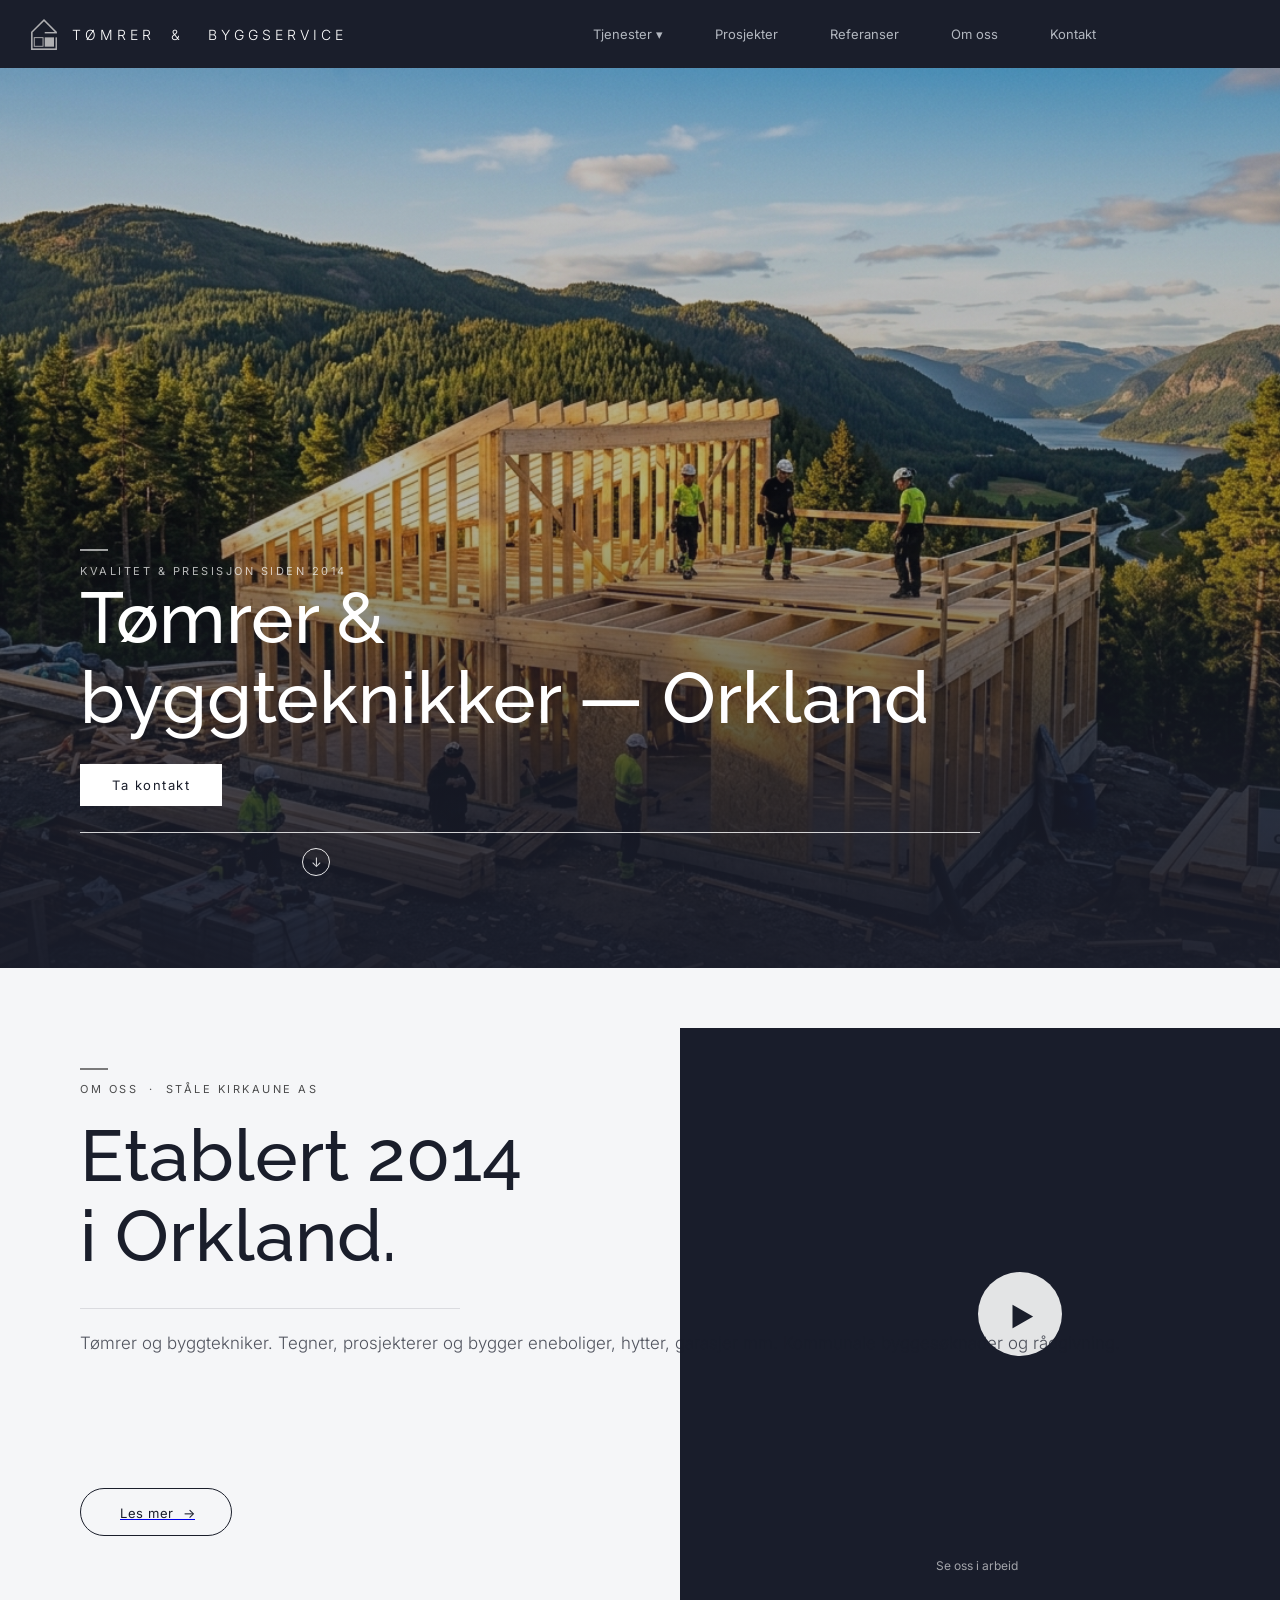
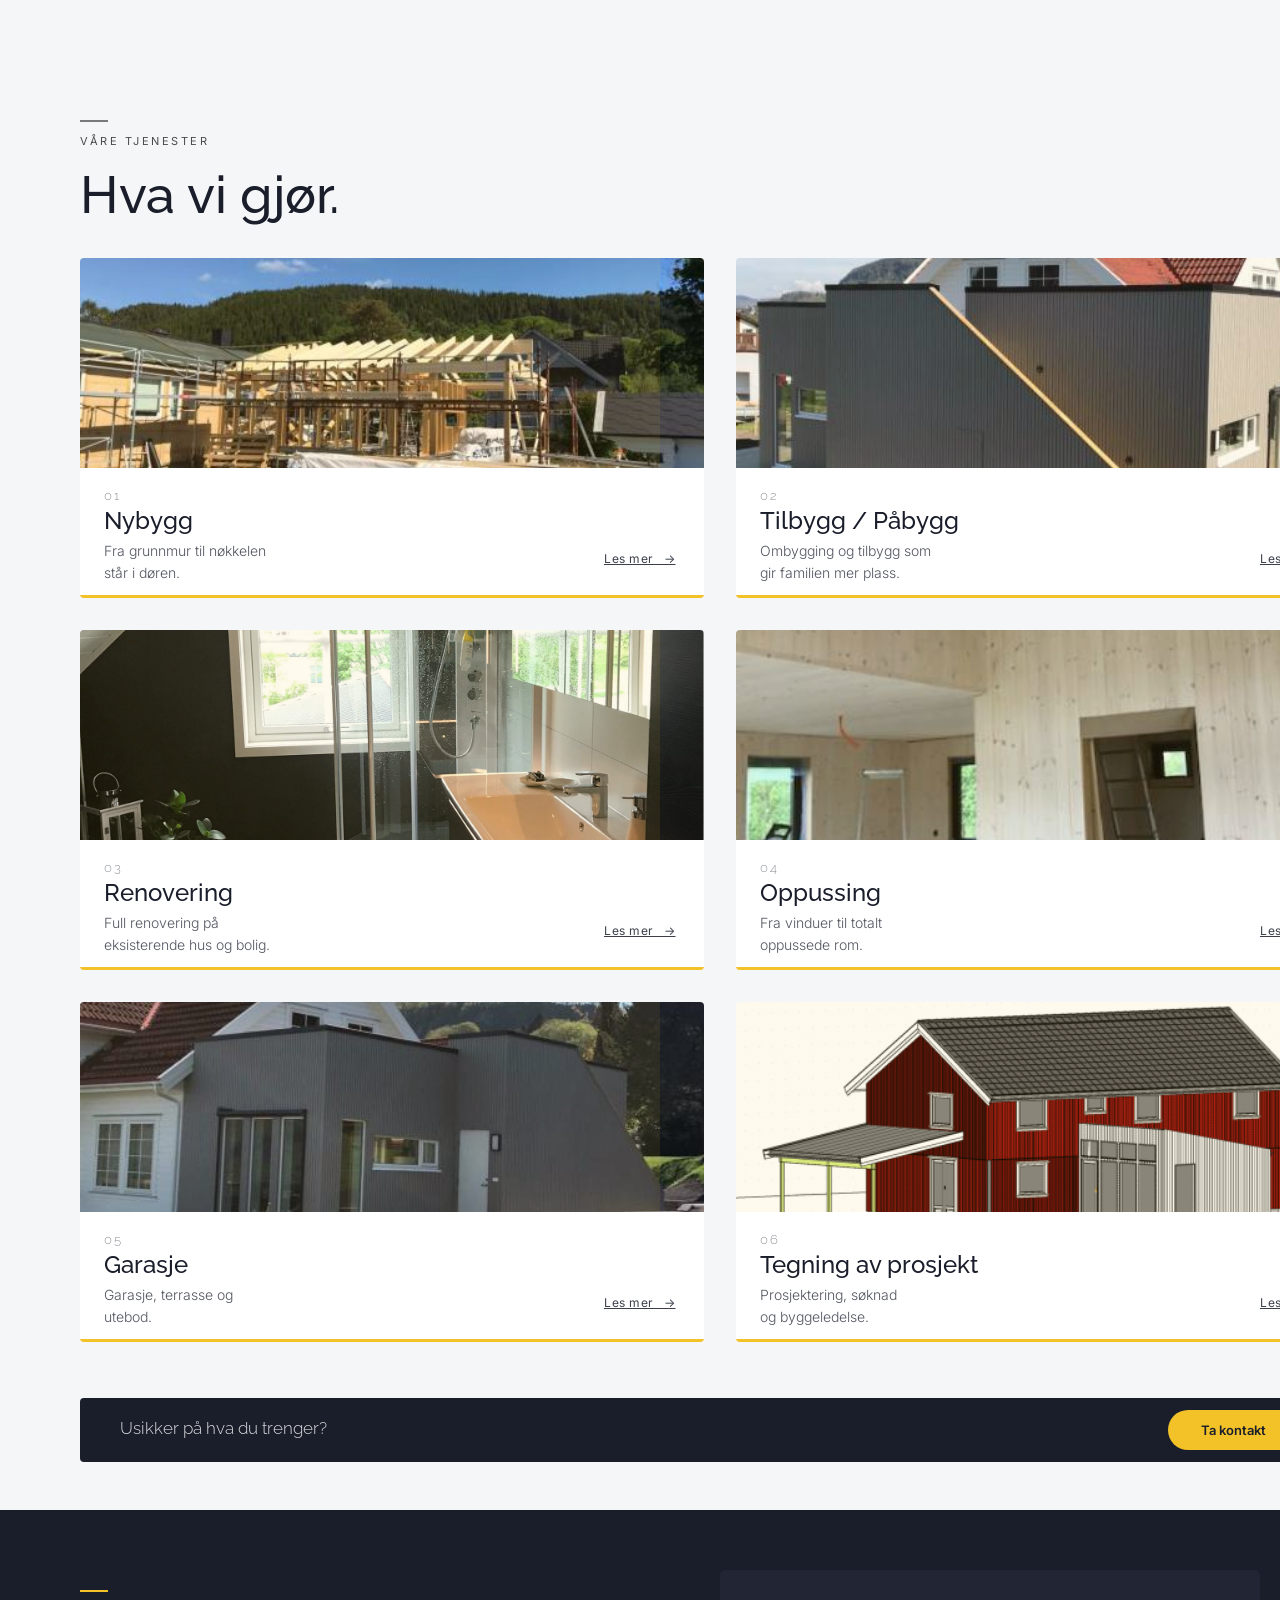
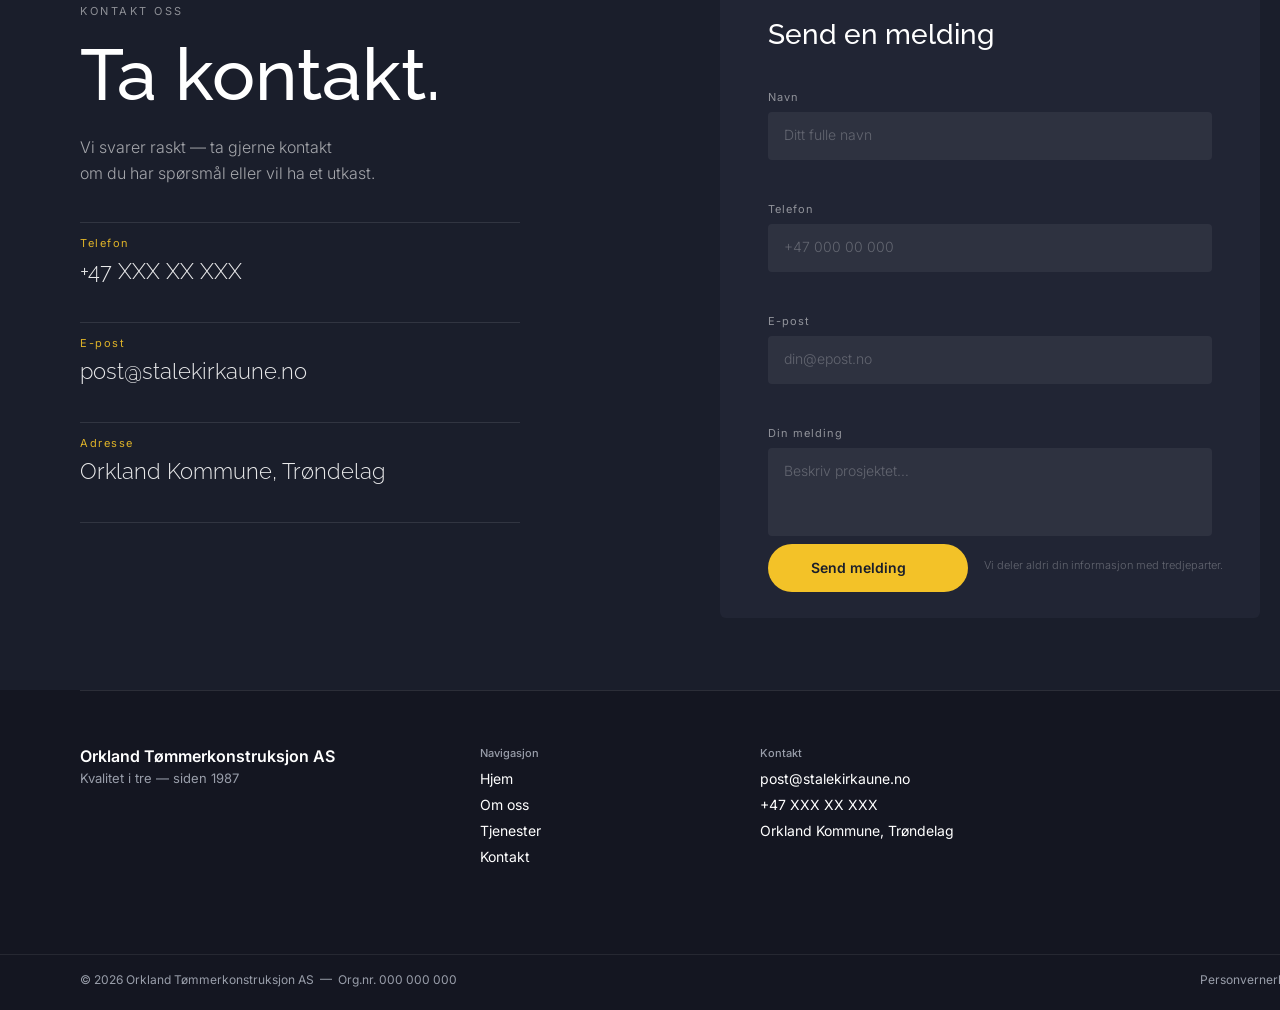
==== commit c1e22329: "Legg til full mobiltilpasning for alle sider - Ny responsive.css med breakpoints for tablet (1024px)" ====
--- a/index.html
+++ b/index.html
@@ -9,6 +9,7 @@
     <link rel="stylesheet" href="navbar.css" />
     <link rel="stylesheet" href="style.css" />
     <link rel="stylesheet" href="animations.css" />
+    <link rel="stylesheet" href="responsive.css" />
   </head>
   <body>
     <div id="navbar-inject"></div>
@@ -26,10 +27,9 @@
         <img class="PHOTO-BG" src="img/PHOTO-BG.png" />
         <div class="dark-overlay"></div>
         <div class="rectangle-2"></div>
-        <p class="KVALITET-PRESISJON">KVALITET &amp; PRESISJON SIDEN 2008</p>
+        <p class="KVALITET-PRESISJON">KVALITET &amp; PRESISJON SIDEN 2014</p>
         <div class="t-mrer-byggteknikker">Tømrer &amp;<br />byggteknikker — Orkland</div>
         <a href="kontakt-oss.html" class="hero-cta">Ta kontakt</a>
-        <p class="p">Scroll for å lære mer</p>
         <div class="rectangle-3"></div>
         <div class="ellipse-2">↓</div>
       </div>
@@ -56,9 +56,9 @@
       <div class="etablert-i">Etablert 2014<br />i Orkland.</div>
       <div class="rectangle-3"></div>
       <p class="t-mrer-og">
-        Tømrer og byggtekniker. Tegner, prosjekterer<br />og bygger eneboliger, hytter, garasjer mm.<br />Kommunale byggesøknader og rådgivning.
+        Tømrer og byggtekniker. Tegner, prosjekterer og bygger eneboliger, hytter, garasjer mm. Kommunale byggesøknader og rådgivning.
       </p>
-      <div class="les-mer"><div class="les-mer-2">Les mer&nbsp;&nbsp;→</div></div>
+      <a href="om-oss.html" class="les-mer"><div class="les-mer-2">Les mer&nbsp;&nbsp;→</div></a>
 
     </div>
 
--- a/navbar.css
+++ b/navbar.css
@@ -18,15 +18,19 @@
 }
 
 .navbar-page .image {
-  margin-left: 31px;
+  margin-left: 0;
   width: 26px;
   height: 31px;
   object-fit: cover;
   flex-shrink: 0;
 }
 
+.navbar-page .navbar > a:first-child {
+  margin-left: 31px;
+}
+
 .navbar-page .t-MRER-BYGGSERVICE {
-  margin-left: 15px;
+  margin-left: 0;
   font-family: "Inter", Helvetica;
   font-weight: 300;
   color: #ffffff;
--- a/responsive.css
+++ b/responsive.css
@@ -0,0 +1,1155 @@
+/* ============================================================
+   RESPONSIVE — Ståle Kirkaune AS
+   Mobiltilapasning for alle seksjoner.
+   ============================================================ */
+
+/* ============================================================
+   NAVBAR — Hamburger + mobil-meny
+   ============================================================ */
+
+.navbar-page .hamburger {
+  display: none;
+  margin-left: auto;
+  margin-right: 20px;
+  width: 36px;
+  height: 36px;
+  background: none;
+  border: none;
+  cursor: pointer;
+  flex-direction: column;
+  justify-content: center;
+  align-items: center;
+  gap: 5px;
+  flex-shrink: 0;
+  z-index: 400;
+}
+
+.navbar-page .hamburger span {
+  display: block;
+  width: 22px;
+  height: 2px;
+  background-color: #fff;
+  transition: transform 0.3s ease, opacity 0.3s ease;
+}
+
+.navbar-page .hamburger.open span:nth-child(1) {
+  transform: translateY(7px) rotate(45deg);
+}
+.navbar-page .hamburger.open span:nth-child(2) {
+  opacity: 0;
+}
+.navbar-page .hamburger.open span:nth-child(3) {
+  transform: translateY(-7px) rotate(-45deg);
+}
+
+.navbar-page .mobile-menu {
+  display: none;
+  position: fixed;
+  top: 0;
+  left: 0;
+  width: 100%;
+  height: 100dvh;
+  background-color: #1a1e2b;
+  z-index: 200;
+  flex-direction: column;
+  padding: 90px 32px 40px;
+  overflow-y: auto;
+}
+
+.navbar-page .mobile-menu.open {
+  display: flex;
+}
+
+.navbar-page .mobile-menu a {
+  font-family: "Raleway", Helvetica;
+  font-weight: 500;
+  color: #fff;
+  font-size: 28px;
+  text-decoration: none;
+  padding: 16px 0;
+  border-bottom: 1px solid #ffffff14;
+  transition: color 0.2s;
+}
+
+.navbar-page .mobile-menu a:last-child {
+  border-bottom: none;
+}
+
+.navbar-page .mobile-menu a:hover,
+.navbar-page .mobile-menu a.active {
+  color: #f3c228;
+}
+
+.navbar-page .mobile-menu .mobile-sub {
+  padding-left: 0;
+  display: flex;
+  flex-direction: column;
+}
+
+.navbar-page .mobile-menu .mobile-sub-label {
+  font-family: "Raleway", Helvetica;
+  font-weight: 500;
+  color: #ffffff50;
+  font-size: 28px;
+  padding: 16px 0 8px;
+  border-bottom: 1px solid #ffffff14;
+  cursor: default;
+}
+
+.navbar-page .mobile-menu .mobile-sub a {
+  padding-left: 20px;
+}
+
+.navbar-page .mobile-menu .mobile-sub a {
+  font-size: 18px;
+  font-weight: 400;
+  color: #b2b7bf;
+  padding: 10px 0;
+  border-bottom: 1px solid #ffffff0a;
+}
+
+/* ============================================================
+   GLOBAL — hindre horisontal scroll på mobil
+   ============================================================ */
+
+@media (max-width: 1024px) {
+  html {
+    overflow-x: hidden;
+  }
+  body {
+    overflow-x: hidden;
+    width: 100%;
+  }
+  .construction-hero,
+  .om-oss-seksjon,
+  .tjenester-seksjon,
+  .kontakt-seksjon,
+  .footer-brevan-style,
+  .tjeneste-hero,
+  .tjeneste-content,
+  .om-oss-page,
+  .kontakt-hero,
+  .kontakt-kart,
+  .referanser-seksjon {
+    max-width: 100vw;
+  }
+}
+
+/* ============================================================
+   UNDERSIDER — tjeneste-hero, tjeneste-content, om-oss-page
+   Responsive overrides for subpage-specific CSS.
+   ============================================================ */
+
+
+/* ============================================================
+   TABLET — max 1024px
+   ============================================================
+
+   Covers: index.html sections + undersider (tjeneste, om-oss,
+   kontakt-oss, referanser, prosjekter).
+   ============================================================ */
+
+@media (max-width: 1024px) {
+
+  /* --- Navbar --- */
+  .navbar-page .navbar {
+    height: 60px;
+  }
+
+  .navbar-page .nav-link,
+  .navbar-page .nav-dropdown,
+  .navbar-page .ellipse {
+    display: none !important;
+  }
+
+  .navbar-page .hamburger {
+    display: flex;
+  }
+
+  .navbar-page .t-MRER-BYGGSERVICE {
+    font-size: 12px;
+    letter-spacing: 3px;
+  }
+
+  /* --- Hero — split layout allerede fra tablet --- */
+  .construction-hero {
+    min-width: 0;
+    height: auto;
+    min-height: auto;
+    overflow: hidden;
+    background-color: #1a1e2b;
+  }
+
+  .construction-hero .right-column {
+    display: none;
+  }
+
+  .construction-hero .photo-frame {
+    position: relative;
+    top: auto;
+    left: auto;
+    width: 100%;
+    height: auto;
+    display: flex;
+    flex-direction: column;
+    background-color: #1a1e2b;
+    padding: 0 32px;
+  }
+
+  .construction-hero .PHOTO-BG {
+    position: relative;
+    width: calc(100% + 64px);
+    margin-left: -32px;
+    height: 55svh;
+    min-height: 300px;
+    max-height: 500px;
+    object-fit: cover;
+  }
+
+  .construction-hero .dark-overlay {
+    position: absolute;
+    top: 0;
+    left: 0;
+    width: 100%;
+    height: 55svh;
+    min-height: 300px;
+    max-height: 500px;
+    background: linear-gradient(
+      to bottom,
+      transparent 60%,
+      #1a1e2b40 80%,
+      #1a1e2b 100%
+    );
+  }
+
+  .construction-hero .rectangle-2 {
+    position: relative;
+    left: auto;
+    bottom: auto;
+    margin-bottom: 10px;
+  }
+
+  .construction-hero .KVALITET-PRESISJON {
+    position: relative;
+    left: auto;
+    bottom: auto;
+    margin-bottom: 16px;
+  }
+
+  .construction-hero .t-mrer-byggteknikker {
+    position: relative;
+    left: auto;
+    bottom: auto;
+    right: auto;
+    width: auto;
+    margin-bottom: 24px;
+    font-size: 48px;
+    line-height: 56px;
+  }
+
+  .construction-hero .hero-cta {
+    position: relative;
+    left: auto;
+    bottom: auto;
+    margin-bottom: 28px;
+    align-self: flex-start;
+  }
+
+  .construction-hero .rectangle-3 {
+    position: relative;
+    left: auto;
+    bottom: auto;
+    right: auto;
+    width: 100%;
+    margin-bottom: 16px;
+  }
+
+  .construction-hero .ellipse-2 {
+    position: relative;
+    left: auto;
+    bottom: auto;
+    margin-bottom: 32px;
+  }
+
+  /* --- Om oss --- */
+  .om-oss-seksjon {
+    min-width: 0;
+    min-height: auto;
+    position: relative;
+    display: flex;
+    flex-direction: column;
+    padding: 60px 32px;
+  }
+
+  .om-oss-seksjon .right-column { display: none; }
+
+  .om-oss-seksjon .rectangle-2,
+  .om-oss-seksjon .OM-OSS-ST-LE,
+  .om-oss-seksjon .etablert-i,
+  .om-oss-seksjon .rectangle-3,
+  .om-oss-seksjon .t-mrer-og,
+  .om-oss-seksjon .les-mer {
+    position: relative;
+    top: auto;
+    left: auto;
+  }
+
+  .om-oss-seksjon .rectangle-2 {
+    width: 28px;
+    height: 2px;
+    margin-bottom: 12px;
+  }
+
+  .om-oss-seksjon .OM-OSS-ST-LE {
+    margin-bottom: 16px;
+  }
+
+  .om-oss-seksjon .etablert-i {
+    font-size: 48px;
+    line-height: 56px;
+    margin-bottom: 24px;
+  }
+
+  .om-oss-seksjon .rectangle-3 {
+    width: 100%;
+    margin-bottom: 24px;
+  }
+
+  .om-oss-seksjon .t-mrer-og {
+    margin-bottom: 32px;
+  }
+
+  .om-oss-seksjon .les-mer {
+    align-self: flex-start;
+    display: inline-flex;
+    align-items: center;
+    justify-content: center;
+    margin-bottom: 48px;
+    text-decoration: none;
+  }
+
+  .om-oss-seksjon .les-mer-2 {
+    margin: 0;
+  }
+
+  .om-oss-seksjon .video-container {
+    position: relative;
+    top: auto;
+    left: auto;
+    width: 100%;
+    height: 360px;
+    order: 10;
+  }
+
+  .om-oss-seksjon .VIDEO-THUMB {
+    width: 100%;
+    height: 100%;
+  }
+
+  .om-oss-seksjon .rectangle {
+    width: 100%;
+    height: 100%;
+  }
+
+  /* --- Tjenester --- */
+  .tjenester-seksjon {
+    min-width: 0;
+    min-height: auto;
+    position: relative;
+    display: flex;
+    flex-direction: column;
+    padding: 60px 32px;
+    gap: 24px;
+  }
+
+  .tjenester-seksjon .frame { display: none; }
+
+  .tjenester-seksjon .rectangle,
+  .tjenester-seksjon .text-wrapper,
+  .tjenester-seksjon .div {
+    position: relative;
+    top: auto;
+    left: auto;
+  }
+
+  .tjenester-seksjon .rectangle {
+    width: 28px;
+    height: 2px;
+  }
+
+  .tjenester-seksjon > .div {
+    font-size: 36px;
+    margin-bottom: 8px;
+  }
+
+  .tjenester-seksjon .card-nybygg,
+  .tjenester-seksjon .card-tilbygg-pbygg,
+  .tjenester-seksjon .card-renovering,
+  .tjenester-seksjon .card-oppussing,
+  .tjenester-seksjon .card-garasje,
+  .tjenester-seksjon .card-tegning-av {
+    position: relative;
+    top: auto !important;
+    left: auto !important;
+    width: 100%;
+    height: auto;
+    min-height: 340px;
+  }
+
+  .tjenester-seksjon .card-bilde {
+    width: 100%;
+  }
+
+  .tjenester-seksjon .rectangle-2 {
+    width: 100%;
+  }
+
+  .tjenester-seksjon .frame-2 {
+    position: relative;
+    top: auto;
+    left: auto;
+    width: 100%;
+    flex-direction: column;
+    gap: 16px;
+    padding: 24px;
+    height: auto;
+  }
+
+  .tjenester-seksjon .text-wrapper-5 {
+    margin: 0;
+    width: auto;
+    height: auto;
+    white-space: normal;
+    font-size: 15px;
+  }
+
+  .tjenester-seksjon .ta-kontakt-wrapper {
+    margin: 0;
+    align-self: flex-start;
+  }
+
+  /* --- Kontakt --- */
+  .kontakt-seksjon {
+    min-width: 0;
+    min-height: auto;
+    position: relative;
+    display: flex;
+    flex-direction: column;
+    padding: 60px 32px;
+  }
+
+  .kontakt-seksjon .frame { display: none; }
+
+  .kontakt-seksjon .rectangle,
+  .kontakt-seksjon .text-wrapper,
+  .kontakt-seksjon .div,
+  .kontakt-seksjon .vi-svarer-raskt-ta,
+  .kontakt-seksjon .rectangle-2,
+  .kontakt-seksjon .text-wrapper-2,
+  .kontakt-seksjon .text-wrapper-3,
+  .kontakt-seksjon .rectangle-3,
+  .kontakt-seksjon .text-wrapper-4,
+  .kontakt-seksjon .text-wrapper-5,
+  .kontakt-seksjon .rectangle-4,
+  .kontakt-seksjon .text-wrapper-6,
+  .kontakt-seksjon .text-wrapper-7,
+  .kontakt-seksjon .rectangle-5 {
+    position: relative;
+    top: auto;
+    left: auto;
+  }
+
+  .kontakt-seksjon .rectangle {
+    width: 28px;
+    height: 2px;
+    margin-bottom: 12px;
+  }
+
+  .kontakt-seksjon .text-wrapper {
+    margin-bottom: 8px;
+  }
+
+  .kontakt-seksjon > .div {
+    font-size: 48px;
+    margin-bottom: 16px;
+  }
+
+  .kontakt-seksjon .vi-svarer-raskt-ta {
+    margin-bottom: 32px;
+  }
+
+  .kontakt-seksjon .rectangle-2,
+  .kontakt-seksjon .rectangle-3,
+  .kontakt-seksjon .rectangle-4,
+  .kontakt-seksjon .rectangle-5 {
+    width: 100%;
+    height: 1px;
+    margin-bottom: 16px;
+  }
+
+  .kontakt-seksjon .text-wrapper-2,
+  .kontakt-seksjon .text-wrapper-4,
+  .kontakt-seksjon .text-wrapper-6 {
+    margin-bottom: 4px;
+  }
+
+  .kontakt-seksjon .text-wrapper-3,
+  .kontakt-seksjon .text-wrapper-5,
+  .kontakt-seksjon .text-wrapper-7 {
+    margin-bottom: 20px;
+  }
+
+  .kontakt-seksjon .form-card {
+    position: relative;
+    top: auto;
+    left: auto;
+    width: 100%;
+    height: 648px;
+    margin-top: 40px;
+  }
+
+  /* Skaler input-bokser og knapp til full bredde */
+  .kontakt-seksjon .form-card .rectangle-6,
+  .kontakt-seksjon .form-card .rectangle-7,
+  .kontakt-seksjon .form-card .rectangle-8,
+  .kontakt-seksjon .form-card .rectangle-9 {
+    left: 24px;
+    width: calc(100% - 48px);
+  }
+
+  .kontakt-seksjon .form-card .text-wrapper-8 { left: 24px; }
+  .kontakt-seksjon .form-card .text-wrapper-9 { left: 24px; }
+  .kontakt-seksjon .form-card .text-wrapper-10 { left: 40px; }
+  .kontakt-seksjon .form-card .text-wrapper-11 { left: 24px; }
+  .kontakt-seksjon .form-card .text-wrapper-12 { left: 40px; }
+  .kontakt-seksjon .form-card .text-wrapper-13 { left: 24px; }
+  .kontakt-seksjon .form-card .text-wrapper-14 { left: 40px; }
+  .kontakt-seksjon .form-card .text-wrapper-15 { left: 24px; }
+  .kontakt-seksjon .form-card .text-wrapper-16 { left: 40px; }
+
+  .kontakt-seksjon .form-card .send-melding-wrapper {
+    left: 24px;
+  }
+
+  .kontakt-seksjon .form-card .p {
+    left: 240px;
+    right: 24px;
+    width: auto;
+    white-space: normal;
+  }
+
+  /* --- Tjeneste hero (undersider) --- */
+  .tjeneste-hero {
+    min-width: 0;
+    height: 320px;
+  }
+
+  .tjeneste-hero .hero-bg,
+  .tjeneste-hero .hero-overlay {
+    width: 100%;
+  }
+
+  .tjeneste-hero .right-column {
+    display: none;
+  }
+
+  .tjeneste-hero .hero-title {
+    left: 32px;
+    right: 32px;
+    font-size: 48px;
+  }
+
+  /* --- Tjeneste content (undersider) --- */
+  .tjeneste-content {
+    min-width: 0;
+  }
+
+  .tjeneste-content .content-inner {
+    padding: 48px 32px 64px;
+  }
+
+  .tjeneste-gallery {
+    grid-template-columns: 1fr 1fr;
+    padding: 0 32px 64px;
+  }
+
+  /* --- Kontakt-oss page (underside) --- */
+  .kontakt-hero {
+    min-width: 0;
+    height: 300px;
+  }
+
+  .kontakt-hero__bg,
+  .kontakt-hero__overlay {
+    width: 100%;
+  }
+
+  .kontakt-hero__sidebar {
+    display: none;
+  }
+
+  .kontakt-hero__content {
+    left: 32px;
+  }
+
+  .kontakt-hero__title {
+    font-size: 48px;
+    line-height: 56px;
+  }
+
+  .kontakt-body {
+    width: 100%;
+    min-width: 0;
+    flex-direction: column;
+    padding: 60px 32px;
+    gap: 48px;
+  }
+
+  .kontakt-info {
+    flex: unset;
+    width: 100%;
+  }
+
+  .kontakt-kart {
+    min-width: 0;
+    height: 300px;
+  }
+
+  /* --- Referanser page (underside) --- */
+  .referanser-seksjon {
+    min-width: 0;
+    padding: 60px 32px;
+  }
+
+  .ref-grid {
+    grid-template-columns: repeat(2, 1fr);
+    gap: 20px;
+  }
+
+  /* --- Prosjekter page (underside) --- */
+  .prosjekt-seksjon {
+    grid-template-columns: 1fr;
+    padding: 60px 32px;
+    gap: 32px;
+  }
+
+  .prosjekt-seksjon--alt {
+    grid-template-columns: 1fr;
+  }
+
+  .prosjekt-seksjon--alt .prosjekt-galleri {
+    grid-column: 1;
+    grid-row: 1;
+  }
+
+  .prosjekt-seksjon--alt .prosjekt-info {
+    grid-column: 1;
+    grid-row: 2;
+  }
+
+  .prosjekter-cta {
+    padding: 0 32px;
+    height: auto;
+    min-height: 80px;
+    flex-wrap: wrap;
+    gap: 16px;
+    padding-top: 20px;
+    padding-bottom: 20px;
+  }
+
+  /* --- Om oss page (underside) --- */
+  .om-oss-page {
+    min-width: 0;
+    min-height: auto;
+    display: flex;
+    flex-direction: column;
+    padding: 60px 32px;
+  }
+
+  .om-oss-page .right-column {
+    display: none;
+  }
+
+  .intro-block {
+    position: relative;
+    top: auto;
+    left: auto;
+    width: 100%;
+    margin-bottom: 40px;
+  }
+
+  .heading-large {
+    font-size: 48px;
+    line-height: 56px;
+  }
+
+  .divider {
+    width: 100%;
+  }
+
+  .center-photo {
+    position: relative;
+    top: auto;
+    left: auto;
+    width: 100%;
+    height: 360px;
+    margin-bottom: 48px;
+  }
+
+  .bottom-section {
+    position: relative;
+    top: auto;
+    left: auto;
+    width: 100%;
+    flex-direction: column;
+    gap: 48px;
+    padding-bottom: 60px;
+  }
+
+  .bottom-left,
+  .bottom-right {
+    width: 100%;
+  }
+
+  /* --- Footer --- */
+  .footer-brevan-style {
+    min-width: 0;
+    height: auto;
+    min-height: auto;
+    display: flex;
+    flex-direction: column;
+    padding: 48px 32px 24px;
+    position: relative;
+  }
+
+  .footer-brevan-style .separator {
+    position: absolute;
+    top: 0;
+    left: 32px;
+    right: 32px;
+    width: auto;
+  }
+
+  .footer-brevan-style .text-wrapper,
+  .footer-brevan-style .div,
+  .footer-brevan-style .text-wrapper-2,
+  .footer-brevan-style .text-wrapper-3,
+  .footer-brevan-style .text-wrapper-4,
+  .footer-brevan-style .text-wrapper-5,
+  .footer-brevan-style .text-wrapper-6,
+  .footer-brevan-style .text-wrapper-7,
+  .footer-brevan-style .text-wrapper-8,
+  .footer-brevan-style .text-wrapper-9,
+  .footer-brevan-style .text-wrapper-10,
+  .footer-brevan-style .element-orkland-t,
+  .footer-brevan-style .text-wrapper-11 {
+    position: relative;
+    top: auto;
+    left: auto;
+    width: auto;
+  }
+
+  .footer-brevan-style .text-wrapper {
+    margin-bottom: 4px;
+  }
+
+  .footer-brevan-style .div {
+    margin-bottom: 32px;
+  }
+
+  .footer-brevan-style .text-wrapper-2 {
+    margin-bottom: 12px;
+    font-size: 11px;
+    text-transform: uppercase;
+    letter-spacing: 1px;
+  }
+
+  .footer-brevan-style .text-wrapper-3,
+  .footer-brevan-style .text-wrapper-4,
+  .footer-brevan-style .text-wrapper-5,
+  .footer-brevan-style .text-wrapper-6 {
+    margin-bottom: 8px;
+  }
+
+  .footer-brevan-style .text-wrapper-6 {
+    margin-bottom: 32px;
+  }
+
+  .footer-brevan-style .text-wrapper-7 {
+    margin-bottom: 12px;
+    font-size: 11px;
+    text-transform: uppercase;
+    letter-spacing: 1px;
+  }
+
+  .footer-brevan-style .text-wrapper-8,
+  .footer-brevan-style .text-wrapper-9,
+  .footer-brevan-style .text-wrapper-10 {
+    margin-bottom: 8px;
+  }
+
+  .footer-brevan-style .text-wrapper-10 {
+    margin-bottom: 32px;
+  }
+
+  .footer-brevan-style .bottom-separator {
+    position: relative;
+    top: auto;
+    left: auto;
+    width: 100%;
+    margin-bottom: 16px;
+  }
+
+  .footer-brevan-style .element-orkland-t {
+    margin-bottom: 4px;
+  }
+}
+
+
+/* ============================================================
+   MOBIL — max 768px
+   ============================================================ */
+
+@media (max-width: 768px) {
+
+  /* --- Navbar --- */
+  .navbar-page .navbar {
+    height: 56px;
+  }
+
+  .navbar-page .image {
+    margin-left: 20px;
+    width: 22px;
+    height: 26px;
+  }
+
+  .navbar-page .t-MRER-BYGGSERVICE {
+    font-size: 10px;
+    letter-spacing: 2.5px;
+    margin-left: 10px;
+  }
+
+  /* --- Hero — skalering for mobil --- */
+  .construction-hero .photo-frame {
+    padding: 0 24px;
+  }
+
+  .construction-hero .PHOTO-BG {
+    width: calc(100% + 48px);
+    margin-left: -24px;
+    height: 50svh;
+    min-height: 260px;
+    max-height: 400px;
+  }
+
+  .construction-hero .dark-overlay {
+    height: 50svh;
+    min-height: 260px;
+    max-height: 400px;
+  }
+
+  .construction-hero .KVALITET-PRESISJON {
+    font-size: 10px;
+  }
+
+  .construction-hero .t-mrer-byggteknikker {
+    font-size: 34px;
+    line-height: 42px;
+  }
+
+  .construction-hero .hero-cta {
+    padding: 12px 28px;
+    font-size: 12px;
+  }
+
+  /* --- Om oss --- */
+  .om-oss-seksjon {
+    padding: 48px 24px;
+  }
+
+  .om-oss-seksjon .etablert-i {
+    font-size: 36px;
+    line-height: 44px;
+  }
+
+  .om-oss-seksjon .t-mrer-og {
+    font-size: 15px;
+    line-height: 26px;
+  }
+
+  .om-oss-seksjon .t-mrer-og br {
+    display: none;
+  }
+
+  .om-oss-seksjon .video-container {
+    height: 260px;
+  }
+
+  /* --- Tjenester --- */
+  .tjenester-seksjon {
+    padding: 48px 24px;
+  }
+
+  .tjenester-seksjon > .div {
+    font-size: 30px;
+  }
+
+  .tjenester-seksjon .card-nybygg,
+  .tjenester-seksjon .card-tilbygg-pbygg,
+  .tjenester-seksjon .card-renovering,
+  .tjenester-seksjon .card-oppussing,
+  .tjenester-seksjon .card-garasje,
+  .tjenester-seksjon .card-tegning-av {
+    min-height: 300px;
+  }
+
+  .tjenester-seksjon .card-bilde {
+    height: 180px;
+  }
+
+  .tjenester-seksjon .rectangle-2 {
+    width: 100%;
+    height: 180px;
+  }
+
+  .tjenester-seksjon .text-wrapper-3 {
+    top: 210px;
+    font-size: 20px;
+  }
+
+  .tjenester-seksjon .text-wrapper-2 {
+    top: 194px;
+  }
+
+  .tjenester-seksjon .text-wrapper-4 {
+    top: 244px;
+    font-size: 13px;
+  }
+
+  .tjenester-seksjon .les-mer {
+    top: 256px;
+    right: 24px;
+    left: auto;
+  }
+
+  .tjenester-seksjon .rectangle-3 {
+    top: 297px;
+  }
+
+  .tjenester-seksjon .frame-2 {
+    padding: 20px;
+    border-radius: 4px;
+  }
+
+  /* --- Kontakt --- */
+  .kontakt-seksjon {
+    padding: 48px 24px;
+  }
+
+  .kontakt-seksjon > .div {
+    font-size: 36px;
+  }
+
+  .kontakt-seksjon .vi-svarer-raskt-ta {
+    font-size: 14px;
+    line-height: 24px;
+  }
+
+  .kontakt-seksjon .vi-svarer-raskt-ta br {
+    display: none;
+  }
+
+  .kontakt-seksjon .text-wrapper-3,
+  .kontakt-seksjon .text-wrapper-5,
+  .kontakt-seksjon .text-wrapper-7 {
+    font-size: 18px;
+  }
+
+  .kontakt-seksjon .form-card {
+    padding: 32px 20px;
+    border-radius: 6px;
+  }
+
+  /* --- Kontakt-oss (underside) --- */
+  .kontakt-hero {
+    height: 260px;
+  }
+
+  .kontakt-hero__content {
+    left: 24px;
+  }
+
+  .kontakt-hero__title {
+    font-size: 36px;
+    line-height: 44px;
+  }
+
+  .kontakt-body {
+    padding: 48px 24px;
+    gap: 36px;
+  }
+
+  .kontakt-form__row {
+    flex-direction: column;
+    gap: 20px;
+  }
+
+  .kontakt-form__captcha-row {
+    flex-direction: column;
+    align-items: stretch;
+  }
+
+  .kontakt-kart {
+    height: 240px;
+  }
+
+  /* --- Referanser (underside) --- */
+  .referanser-seksjon {
+    padding: 48px 24px;
+  }
+
+  .ref-grid {
+    grid-template-columns: 1fr;
+    gap: 16px;
+  }
+
+  /* --- Prosjekter (underside) --- */
+  .prosjekt-seksjon {
+    padding: 48px 24px;
+    gap: 24px;
+  }
+
+  .prosjekt-info__tittel {
+    font-size: 26px;
+  }
+
+  .prosjekt-galleri__grid {
+    grid-template-columns: repeat(2, 1fr);
+  }
+
+  .prosjekter-cta {
+    padding: 16px 24px;
+    flex-direction: column;
+    align-items: flex-start;
+  }
+
+  .prosjekter-cta__tekst {
+    font-size: 15px;
+  }
+
+  /* --- Tjeneste hero (undersider) --- */
+  .tjeneste-hero {
+    height: 280px;
+  }
+
+  .tjeneste-hero .hero-title {
+    left: 24px;
+    right: 24px;
+    font-size: 32px;
+    bottom: 40px;
+  }
+
+  /* --- Tjeneste content (undersider) --- */
+  .tjeneste-content .content-inner {
+    padding: 36px 24px 48px;
+  }
+
+  .tjeneste-content p {
+    font-size: 15px;
+    line-height: 26px;
+  }
+
+  .tjeneste-gallery {
+    padding: 0 24px 48px;
+    gap: 6px;
+  }
+
+  /* --- Om oss page (underside) --- */
+  .om-oss-page {
+    padding: 48px 24px;
+  }
+
+  .heading-large {
+    font-size: 36px;
+    line-height: 44px;
+  }
+
+  .center-photo {
+    height: 260px;
+  }
+
+  .bottom-section {
+    gap: 36px;
+  }
+
+  /* --- Footer --- */
+  .footer-brevan-style {
+    padding: 40px 24px 20px;
+  }
+
+  .footer-brevan-style .separator {
+    left: 24px;
+    right: 24px;
+  }
+
+  .footer-brevan-style .text-wrapper {
+    font-size: 14px;
+  }
+}
+
+
+/* ============================================================
+   LITEN MOBIL — max 400px
+   ============================================================ */
+
+@media (max-width: 400px) {
+
+  .construction-hero .photo-frame {
+    padding: 0 20px;
+  }
+
+  .construction-hero .PHOTO-BG {
+    width: calc(100% + 40px);
+    margin-left: -20px;
+  }
+
+  .construction-hero .t-mrer-byggteknikker {
+    font-size: 28px;
+    line-height: 36px;
+  }
+
+  .construction-hero .KVALITET-PRESISJON {
+    font-size: 9px;
+    letter-spacing: 2px;
+  }
+
+  .om-oss-seksjon { padding: 40px 20px; }
+  .om-oss-seksjon .etablert-i {
+    font-size: 30px;
+    line-height: 38px;
+  }
+
+  .tjenester-seksjon { padding: 40px 20px; }
+  .tjenester-seksjon > .div { font-size: 26px; }
+
+  .kontakt-seksjon { padding: 40px 20px; }
+  .kontakt-seksjon > .div { font-size: 30px; }
+
+  .tjeneste-hero .hero-title { font-size: 28px; left: 20px; right: 20px; }
+  .tjeneste-content .content-inner { padding: 32px 20px 40px; }
+  .tjeneste-gallery { padding: 0 20px 40px; }
+
+  .om-oss-page { padding: 40px 20px; }
+  .heading-large { font-size: 30px; line-height: 38px; }
+
+  .kontakt-hero__title { font-size: 30px; line-height: 38px; }
+  .kontakt-body { padding: 36px 20px; }
+  .kontakt-form-card { padding: 28px 20px; }
+
+  .referanser-seksjon { padding: 40px 20px; }
+  .prosjekt-seksjon { padding: 40px 20px; }
+  .prosjekter-cta { padding: 16px 20px; }
+
+  .footer-brevan-style { padding: 36px 20px 16px; }
+  .footer-brevan-style .separator { left: 20px; right: 20px; }
+}
